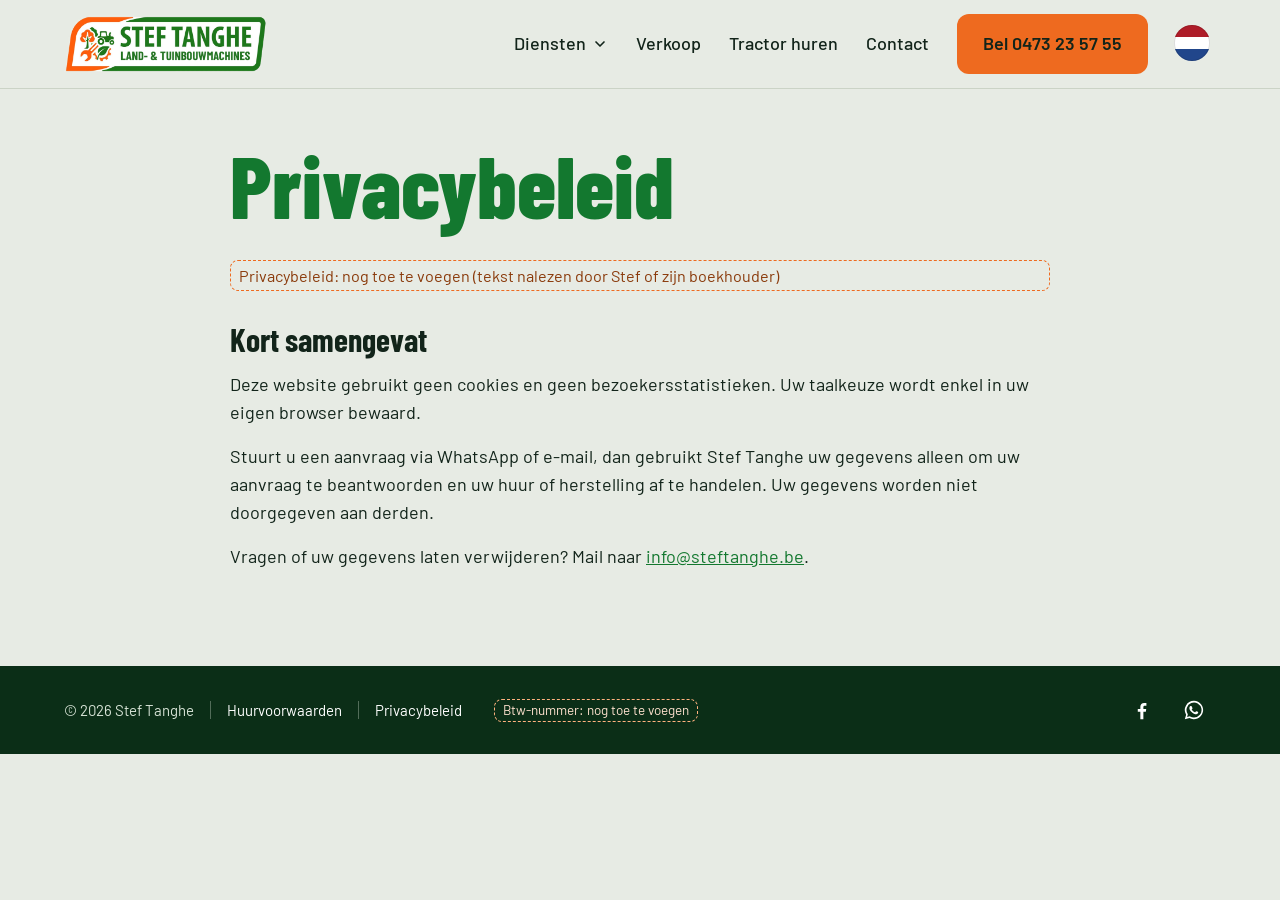
==== privacy.html @ 200b6ca5 "Verkooppagina met categoriefilters en aanbod, gelinkt vanuit menu en homepage Co-Authored-By: Claude" ====
<!doctype html>
<html lang="nl-BE">
<head>
<meta charset="utf-8">
<meta name="viewport" content="width=device-width, initial-scale=1">
<title>Privacybeleid – Stef Tanghe</title>
<meta name="i18n-title" content="meta.privacy">
<meta name="robots" content="noindex, nofollow">
<meta name="theme-color" content="#13782F">
<link rel="icon" type="image/png" sizes="32x32" href="img/favicon-32.png">
<link rel="apple-touch-icon" href="img/apple-touch-icon.png">
<meta property="og:title" content="Kubota huren – Stef Tanghe">
<meta property="og:description" content="Kubota B1820 met frontlader, met frees, klepelmaaier of hakselaar. Per dag, weekend of week.">
<meta property="og:image" content="img/og.jpg">
<link rel="preload" href="fonts/barlow-condensed-latin-800-normal.woff2" as="font" type="font/woff2" crossorigin>
<link rel="stylesheet" href="css/style.css">
</head>
<body>

<header class="balk balk-licht" id="balk">
  <div class="wrap balk-inner">
    <a href="./" class="balk-logo" data-intern><img src="img/logo.png" width="700" height="199" alt="Stef Tanghe, land- en tuinbouwmachines" data-i18n-attr="alt:alt.logo"></a>
    <div class="balk-rechts">
      <nav class="menu" id="menu" aria-label="Hoofdmenu">
        <button class="menu-sluit" type="button" aria-label="Menu sluiten" data-i18n-attr="aria-label:menu.sluiten">
          <svg width="28" height="28" viewBox="0 0 24 24" fill="none" stroke="currentColor" stroke-width="2.5" stroke-linecap="round" aria-hidden="true"><path d="M6 6l12 12M18 6L6 18"/></svg>
        </button>
        <div class="dropdown">
          <button class="menu-knop" type="button" aria-expanded="false" aria-controls="diensten-menu"><span data-i18n="nav.diensten">Diensten</span>
            <svg width="16" height="16" viewBox="0 0 24 24" fill="none" stroke="currentColor" stroke-width="2.5" stroke-linecap="round" stroke-linejoin="round" aria-hidden="true"><path d="M6 9l6 6 6-6"/></svg>
          </button>
          <div class="dropdown-paneel" id="diensten-menu">
            <a href="verkoop.html" data-intern><strong data-i18n="nav.verkoop">Verkoop</strong><span data-i18n="nav.verkoop.sub">Tuin- en reinigingsmachines</span></a>
            <a href="verhuur.html" data-intern><strong data-i18n="nav.verhuur">Verhuur</strong><span data-i18n="nav.verhuur.sub">Kubota met werktuigen, per dag of week</span></a>
            <a href="./#diensten" data-intern><strong data-i18n="nav.onderhoud">Onderhoud</strong><span data-i18n="nav.onderhoud.sub">Een vaste beurt voor het seizoen</span></a>
            <a href="./#diensten" data-intern><strong data-i18n="nav.herstel">Herstellingen</strong><span data-i18n="nav.herstel.sub">Snel terug aan het werk na een panne</span></a>
          </div>
        </div>
        <a href="verkoop.html" data-intern data-i18n="nav.verkoop">Verkoop</a>
        <a href="verhuur.html" data-intern data-i18n="nav.huren">Tractor huren</a>
        <a href="#contact" data-i18n="nav.contact">Contact</a>
        <a href="tel:+32473235755" class="btn btn-oranje" data-i18n="nav.bel">Bel 0473 23 57 55</a>
        <div class="menu-sociaal">
          <a href="https://www.facebook.com/profile.php?id=61595489034285" target="_blank" rel="noopener" aria-label="Facebook">
            <svg width="28" height="28" viewBox="0 0 24 24" fill="currentColor" aria-hidden="true"><path d="M13.5 22v-8h2.7l.4-3.2h-3.1V8.8c0-.9.3-1.5 1.6-1.5h1.7V4.4c-.3 0-1.3-.1-2.5-.1-2.5 0-4.1 1.5-4.1 4.2v2.3H7.4V14h2.8v8h3.3z"/></svg>
          </a>
          <a href="https://wa.me/32473235755" target="_blank" rel="noopener" aria-label="WhatsApp">
            <svg width="28" height="28" viewBox="0 0 24 24" fill="currentColor" aria-hidden="true"><path d="M12 2a10 10 0 0 0-8.6 15.1L2 22l5-1.3A10 10 0 1 0 12 2zm0 18.2c-1.5 0-3-.4-4.2-1.2l-.3-.2-3 .8.8-2.9-.2-.3A8.2 8.2 0 1 1 12 20.2zm4.5-6.1c-.2-.1-1.5-.7-1.7-.8-.2-.1-.4-.1-.6.1l-.8 1c-.1.2-.3.2-.5.1a6.7 6.7 0 0 1-3.3-2.9c-.3-.4.2-.4.7-1.3.1-.2 0-.3 0-.4l-.8-1.8c-.2-.5-.4-.4-.6-.4h-.5c-.2 0-.4.1-.6.3-.2.2-.8.8-.8 2s.8 2.3.9 2.5c.1.2 1.6 2.5 4 3.5 1.5.6 2 .7 2.8.6.4-.1 1.5-.6 1.7-1.2.2-.6.2-1.1.1-1.2l-.4-.2z"/></svg>
          </a>
        </div>
      </nav>
      <div class="menu-achtergrond" aria-hidden="true"></div>
      <div class="taalkiezer" id="taalkiezer">
        <button class="taal-knop" type="button" aria-expanded="false" aria-controls="taal-lijst" aria-label="Taal kiezen"></button>
        <div class="taal-lijst" id="taal-lijst"></div>
      </div>
      <button class="hamburger" type="button" aria-expanded="false" aria-controls="menu" aria-label="Menu openen" data-i18n-attr="aria-label:menu.open">
        <svg width="24" height="24" viewBox="0 0 24 24" fill="none" stroke="currentColor" stroke-width="2.5" stroke-linecap="round" aria-hidden="true"><path d="M4 7h16M4 12h16M4 17h16"/></svg>
      </button>
    </div>
  </div>
</header>

<main class="tekstpagina">
  <div class="wrap">
    <h1 data-i18n="voet.privacy">Privacybeleid</h1>
    <p class="todo">Privacybeleid: nog toe te voegen (tekst nalezen door Stef of zijn boekhouder)</p>
    <h2>Kort samengevat</h2>
    <p>Deze website gebruikt geen cookies en geen bezoekersstatistieken. Uw taalkeuze wordt enkel in uw eigen browser bewaard.</p>
    <p>Stuurt u een aanvraag via WhatsApp of e-mail, dan gebruikt Stef Tanghe uw gegevens alleen om uw aanvraag te beantwoorden en uw huur of herstelling af te handelen. Uw gegevens worden niet doorgegeven aan derden.</p>
    <p>Vragen of uw gegevens laten verwijderen? Mail naar <a href="mailto:info@steftanghe.be">info@steftanghe.be</a>.</p>
  </div>
</main>

<div class="voet">
  <div class="wrap voet-inner">
    <div class="voet-links">
      <span>© <span data-jaar>2026</span> Stef Tanghe</span>
      <a href="voorwaarden.html" data-intern data-i18n="voet.voorwaarden">Huurvoorwaarden</a>
      <a href="privacy.html" data-intern data-i18n="voet.privacy">Privacybeleid</a>
      <span class="todo">Btw-nummer: nog toe te voegen</span>
    </div>
    <div class="voet-sociaal">
      <a href="https://www.facebook.com/profile.php?id=61595489034285" target="_blank" rel="noopener" aria-label="Facebook" data-facebook>
        <svg width="22" height="22" viewBox="0 0 24 24" fill="currentColor" aria-hidden="true"><path d="M13.5 22v-8h2.7l.4-3.2h-3.1V8.8c0-.9.3-1.5 1.6-1.5h1.7V4.4c-.3 0-1.3-.1-2.5-.1-2.5 0-4.1 1.5-4.1 4.2v2.3H7.4V14h2.8v8h3.3z"/></svg>
      </a>
      <a href="https://wa.me/32473235755" target="_blank" rel="noopener" aria-label="WhatsApp">
        <svg width="22" height="22" viewBox="0 0 24 24" fill="currentColor" aria-hidden="true"><path d="M12 2a10 10 0 0 0-8.6 15.1L2 22l5-1.3A10 10 0 1 0 12 2zm0 18.2c-1.5 0-3-.4-4.2-1.2l-.3-.2-3 .8.8-2.9-.2-.3A8.2 8.2 0 1 1 12 20.2zm4.5-6.1c-.2-.1-1.5-.7-1.7-.8-.2-.1-.4-.1-.6.1l-.8 1c-.1.2-.3.2-.5.1a6.7 6.7 0 0 1-3.3-2.9c-.3-.4.2-.4.7-1.3.1-.2 0-.3 0-.4l-.8-1.8c-.2-.5-.4-.4-.6-.4h-.5c-.2 0-.4.1-.6.3-.2.2-.8.8-.8 2s.8 2.3.9 2.5c.1.2 1.6 2.5 4 3.5 1.5.6 2 .7 2.8.6.4-.1 1.5-.6 1.7-1.2.2-.6.2-1.1.1-1.2l-.4-.2z"/></svg>
      </a>
    </div>
  </div>
</div>

<script src="js/i18n.js"></script>
<script src="js/main.js" defer></script>
</body>
</html>
---- css/style.css ----
/* Stef Tanghe – land- & tuinbouwmachines */

@font-face { font-family: "Barlow"; font-weight: 400; font-display: swap; src: url("../fonts/barlow-latin-400-normal.woff2") format("woff2"); }
@font-face { font-family: "Barlow"; font-weight: 500; font-display: swap; src: url("../fonts/barlow-latin-500-normal.woff2") format("woff2"); }
@font-face { font-family: "Barlow"; font-weight: 600; font-display: swap; src: url("../fonts/barlow-latin-600-normal.woff2") format("woff2"); }
@font-face { font-family: "Barlow Condensed"; font-weight: 600; font-display: swap; src: url("../fonts/barlow-condensed-latin-600-normal.woff2") format("woff2"); }
@font-face { font-family: "Barlow Condensed"; font-weight: 700; font-display: swap; src: url("../fonts/barlow-condensed-latin-700-normal.woff2") format("woff2"); }
@font-face { font-family: "Barlow Condensed"; font-weight: 800; font-display: swap; src: url("../fonts/barlow-condensed-latin-800-normal.woff2") format("woff2"); }

:root {
  --groen: #13782F;
  --groen-donker: #0C5420;
  --oranje: #EE6A1F;
  --inkt: #12241A;
  --inkt-zacht: #3D4F43;
  --grond: #E7EBE4;
  --plaat: #F7F8F5;
  --lijn: #CBD3C6;
  --todo: #8A3A0B;
  --max: 2200px;
  --rand: clamp(20px, 5vw, 120px);
  --cond: "Barlow Condensed", "Arial Narrow", sans-serif;
}

* { box-sizing: border-box; }
html { scroll-behavior: smooth; scroll-padding-top: 96px; }
@media (prefers-reduced-motion: reduce) { html { scroll-behavior: auto; } * { transition: none !important; } }
body { margin: 0; background: var(--grond); color: var(--inkt); font-family: "Barlow", system-ui, sans-serif; font-size: 18px; line-height: 1.55; -webkit-font-smoothing: antialiased; }
img { max-width: 100%; height: auto; display: block; }
a { color: var(--groen); }
a:hover { color: var(--groen-donker); }
:focus-visible { outline: 3px solid var(--oranje); outline-offset: 3px; border-radius: 4px; }
h1, h2, h3 { font-family: var(--cond); line-height: 1; margin: 0; }
p { margin: 0; }
.wrap { max-width: var(--max); margin: 0 auto; padding: 0 var(--rand); }
@media (max-width: 640px) { body { font-size: 17px; } }
.sr-only { position: absolute; width: 1px; height: 1px; overflow: hidden; clip: rect(0 0 0 0); white-space: nowrap; }

/* Knoppen */
.btn { display: inline-flex; align-items: center; justify-content: center; min-height: 52px; padding: 14px 24px; border-radius: 12px; font-weight: 600; text-decoration: none; border: 2px solid transparent; cursor: pointer; font: inherit; font-weight: 600; }
.btn-oranje { background: var(--oranje); color: var(--inkt); }
.btn-oranje:hover { background: #F57F3A; color: var(--inkt); }
.btn-groen { background: var(--groen); color: #fff; }
.btn-groen:hover { background: var(--groen-donker); color: #fff; }
.btn-rand { border-color: currentColor; color: var(--inkt); }
.btn-rand-wit { border-color: #fff; color: #fff; }
.btn-rand-wit:hover { background: rgba(255,255,255,0.12); color: #fff; }

/* Nog in te vullen */
.todo { color: var(--todo); border: 1px dashed var(--oranje); border-radius: 8px; padding: 2px 8px; font-size: 0.9em; }

/* ---------- Menubalk ---------- */
.balk { position: fixed; top: 0; left: 0; right: 0; z-index: 50; transition: background 0.25s, box-shadow 0.25s, transform 0.3s ease; }
.balk.is-weg { transform: translateY(-100%); box-shadow: none; }
.balk-licht, .balk.is-vast { background: rgba(231, 235, 228, 0.97); box-shadow: 0 1px 0 var(--lijn); }
.balk-inner { display: flex; align-items: center; justify-content: space-between; gap: 16px; padding-top: 14px; padding-bottom: 14px; }
.balk-logo img { height: 58px; width: auto; }
.menu { display: flex; align-items: center; gap: 28px; font-weight: 500; }
.menu > a, .menu-knop { color: var(--inkt); text-decoration: none; }
.balk-transparant:not(.is-vast) .menu > a:not(.btn), .balk-transparant:not(.is-vast) .menu-knop { color: #fff; }
.menu > a[aria-current="page"] { color: var(--groen); font-weight: 700; text-decoration: underline; text-underline-offset: 6px; text-decoration-thickness: 3px; }
.menu-knop { background: none; border: 0; padding: 0; min-height: 44px; font: inherit; font-weight: 500; cursor: pointer; display: inline-flex; align-items: center; gap: 6px; }
.menu-knop svg { transition: transform 0.2s; }
.menu-knop[aria-expanded="true"] svg { transform: rotate(180deg); }
.dropdown { position: relative; }
.dropdown-paneel { position: absolute; top: 100%; left: -14px; width: 310px; margin-top: 8px; background: var(--plaat); border-radius: 16px; box-shadow: 0 16px 40px rgba(18, 36, 26, 0.22); padding: 8px; display: none; flex-direction: column; }
.dropdown-paneel.open { display: flex; }
.dropdown-paneel a { display: flex; flex-direction: column; padding: 12px 14px; border-radius: 10px; color: var(--inkt); text-decoration: none; }
.dropdown-paneel a:hover { background: var(--grond); color: var(--inkt); }
.dropdown-paneel strong { font-family: var(--cond); font-weight: 700; font-size: 22px; line-height: 1.1; }
.dropdown-paneel span { font-size: 15px; color: var(--inkt-zacht); }
.hamburger { display: none; background: none; border: 0; width: 48px; height: 48px; align-items: center; justify-content: center; cursor: pointer; color: var(--inkt); }
.balk-transparant:not(.is-vast) .hamburger { color: #fff; }
.menu-sluit, .menu-sociaal, .menu-achtergrond { display: none; }

@media (max-width: 900px) {
  .hamburger { display: inline-flex; }
  .balk-logo img { height: 48px; }
  /* Zijmenu dat van rechts inschuift */
  .menu { display: flex; position: fixed; top: 0; right: 0; bottom: 0; width: min(84vw, 380px); flex-direction: column; align-items: stretch; gap: 0; background: #0B2E17; color: #fff; padding: 88px 28px 32px; overflow-y: auto; transform: translateX(100%); visibility: hidden; transition: transform 0.5s cubic-bezier(.2,.7,.2,1), visibility 0s linear 0.5s; z-index: 2; }
  .menu.open { transform: translateX(0); visibility: visible; transition: transform 0.5s cubic-bezier(.2,.7,.2,1), visibility 0s; }
  .menu-sluit { display: inline-flex; position: absolute; top: 20px; right: 16px; width: 48px; height: 48px; align-items: center; justify-content: center; background: none; border: 0; color: #fff; cursor: pointer; }
  .menu > a:not(.btn), .menu-knop, .balk-transparant:not(.is-vast) .menu > a:not(.btn), .balk-transparant:not(.is-vast) .menu-knop { color: #fff; font-family: var(--cond); font-weight: 700; font-size: 26px; padding: 16px 0; border-bottom: 1px solid rgba(255,255,255,0.18); }
  .menu > a[aria-current="page"] { color: #FFB27F; text-decoration: none; }
  .dropdown { border-bottom: 1px solid rgba(255,255,255,0.18); }
  .menu-knop { width: 100%; justify-content: space-between; border-bottom: 0 !important; }
  .dropdown-paneel { position: static; width: auto; margin: 0 0 12px; padding: 0; box-shadow: none; background: none; }
  .dropdown-paneel a { color: #fff; padding: 10px 0 10px 4px; }
  .dropdown-paneel a:hover { background: none; color: #FFB27F; }
  .dropdown-paneel strong { font-size: 20px; }
  .dropdown-paneel span { color: #B9CBB9; }
  .menu .btn { margin-top: 28px; }
  .menu-sociaal { display: flex; gap: 8px; margin-top: 28px; }
  .menu-sociaal a { display: inline-flex; width: 48px; height: 48px; align-items: center; justify-content: center; color: #fff; border-radius: 50%; }
  .menu-sociaal a:hover { background: rgba(255,255,255,0.1); color: #fff; }
  .menu-achtergrond { display: block; position: fixed; inset: 0; background: rgba(5, 15, 9, 0.6); opacity: 0; pointer-events: none; transition: opacity 0.5s; z-index: 1; }
  .menu-achtergrond.open { opacity: 1; pointer-events: auto; }
  body.menu-open { overflow: hidden; }
}
@media (prefers-reduced-motion: reduce) { .menu, .menu.open { transition: none; } }

/* ---------- Hero ---------- */
.hero { position: relative; min-height: 100svh; min-height: 100vh; display: flex; align-items: flex-end; background: #0E1A12; color: #fff; overflow: hidden; }
@supports (min-height: 100svh) { .hero { min-height: 100svh; } }
.hero picture, .hero picture img { position: absolute; inset: 0; width: 100%; height: 100%; object-fit: cover; object-position: 60% 50%; }
.hero::after { content: ""; position: absolute; inset: 0; background: rgba(8, 18, 12, 0.58); }
.hero-inhoud { position: relative; z-index: 1; width: 100%; padding-top: 140px; padding-bottom: 112px; display: flex; flex-direction: column; gap: 28px; }
.hero h1 { font-weight: 800; font-size: clamp(44px, 6.6vw, 108px); line-height: 0.92; letter-spacing: -0.5px; max-width: 18ch; hyphens: manual; text-wrap: balance; }
.hero p { font-size: clamp(19px, 2vw, 23px); line-height: 1.4; color: #E3EADF; max-width: 36ch; }
.knoppen { display: flex; flex-wrap: wrap; gap: 12px; }

/* ---------- Secties ---------- */
.sectie { padding: 96px 0; }
.sectie-titel { font-weight: 800; font-size: clamp(40px, 5vw, 56px); margin-bottom: 32px; }
.diensten { display: grid; grid-template-columns: repeat(4, minmax(0, 1fr)); gap: 32px; }
@media (max-width: 1000px) { .diensten { grid-template-columns: repeat(2, minmax(0, 1fr)); } }
@media (max-width: 560px) { .diensten { grid-template-columns: 1fr; } }
.dienst { border-top: 8px solid var(--groen); padding-top: 20px; }
.dienst:nth-child(n+3) { border-top-color: var(--oranje); }
.dienst h3 { font-weight: 700; font-size: 34px; margin-bottom: 8px; }

.huurblok { background: var(--groen); color: #fff; border-radius: 28px; overflow: hidden; display: flex; flex-wrap: wrap; }
.huurblok picture { flex: 1.2 1 420px; min-width: 0; }
.huurblok picture img { width: 100%; height: 100%; aspect-ratio: 4 / 3; object-fit: cover; }
.huurblok-tekst { flex: 1 1 340px; padding: 48px; display: flex; flex-direction: column; justify-content: center; align-items: flex-start; gap: 18px; }
.huurblok-tekst p { max-width: 46ch; }
.huurblok h2 { font-weight: 800; font-size: clamp(42px, 5vw, 56px); line-height: 0.95; }
@media (max-width: 560px) { .huurblok-tekst { padding: 32px 24px; } }

.over { display: flex; flex-wrap: wrap; gap: 56px; align-items: center; }
.over picture { flex: 1 1 360px; min-width: 0; }
.over picture img { width: 100%; aspect-ratio: 4 / 5; max-height: 640px; object-fit: cover; border-radius: 28px; }
.over-tekst { flex: 1.1 1 420px; display: flex; flex-direction: column; gap: 20px; }
.over-tekst p { max-width: 46ch; }

.aanbod-sectie { background: var(--plaat); }
.aanbod-kop { display: flex; flex-wrap: wrap; justify-content: space-between; align-items: flex-end; gap: 16px; margin-bottom: 32px; }
.aanbod-kop .sectie-titel { margin: 0; }
.aanbod { display: grid; grid-template-columns: repeat(3, minmax(0, 1fr)); gap: 24px; }
@media (max-width: 900px) { .aanbod { grid-template-columns: 1fr; } }
.machine-foto { aspect-ratio: 4 / 3; background: #D5DCD0; border-radius: 16px; display: flex; align-items: flex-end; padding: 16px; font-size: 14px; color: #33463A; }
.machine h3 { font-weight: 700; font-size: 28px; margin: 12px 0 4px; }

/* ---------- Contact / voet ---------- */
.contact { background: var(--groen); color: #fff; padding: 80px 0; }
.contact a { color: #fff; }
.contact-inner { display: flex; flex-wrap: wrap; gap: 48px; justify-content: space-between; align-items: flex-end; }
.contact-logo { width: 96px; height: 96px; padding: 10px; background: var(--plaat); border-radius: 22px; margin-bottom: 28px; }
.contact h2 { font-weight: 800; font-size: clamp(48px, 6vw, 64px); line-height: 0.95; margin-bottom: 20px; }
.contact-gegevens { display: flex; flex-direction: column; gap: 12px; font-size: 18px; }
.contact .todo { color: #FFE2CF; border-color: #FFB27F; }
.voet { background: #0B2E17; color: #D6E2D5; font-size: 15px; }
.voet-inner { display: flex; flex-wrap: wrap; align-items: center; justify-content: space-between; gap: 16px 32px; padding-top: 22px; padding-bottom: 22px; }
.voet-links { display: flex; flex-wrap: wrap; align-items: center; gap: 8px 0; }
.voet-links > * { padding: 0 16px; border-left: 1px solid rgba(214, 226, 213, 0.35); line-height: 1.2; }
.voet-links > *:first-child { padding-left: 0; border-left: 0; }
.voet a { color: #fff; text-decoration: none; }
.voet a:hover { color: #FFB27F; }
.voet .todo { color: #FFE2CF; border: 1px dashed #FFB27F; border-left: 1px dashed #FFB27F; margin-left: 16px; padding: 2px 8px; }
.voet-sociaal { display: flex; gap: 8px; }
.voet-sociaal a { display: inline-flex; align-items: center; justify-content: center; width: 44px; height: 44px; border-radius: 50%; }
.voet-sociaal a:hover { background: rgba(255, 255, 255, 0.1); color: #fff; }
@media (max-width: 640px) { .voet-links { flex-direction: column; align-items: flex-start; gap: 10px; } .voet-links > * { padding: 0; border-left: 0; } .voet .todo { margin-left: 0; } }

/* ---------- Tekstpagina's ---------- */
.tekstpagina { padding: 140px 0 96px; min-height: 70vh; }
.tekstpagina .wrap { max-width: calc(820px + 2 * var(--rand)); display: flex; flex-direction: column; gap: 16px; }
.tekstpagina h1 { font-weight: 800; font-size: clamp(48px, 7vw, 88px); color: var(--groen); margin-bottom: 16px; }
.tekstpagina h2 { font-weight: 700; font-size: 32px; margin-top: 16px; }

/* ---------- Verhuurpagina ---------- */
.pagina-kop { padding-top: 132px; }
.pagina-kop-inner { display: flex; flex-wrap: wrap; gap: 32px 40px; align-items: flex-end; justify-content: space-between; }
.pagina-kop h1 { font-weight: 800; font-size: clamp(56px, 9vw, 140px); line-height: 0.88; color: var(--groen); }
.pagina-kop .onder { font-family: var(--cond); font-weight: 700; font-size: clamp(24px, 2.6vw, 32px); line-height: 1.1; color: #0F3D20; margin-top: 16px; }
.pagina-kop .intro { flex: 0 1 380px; font-size: 20px; }

.galerij { display: grid; grid-template-columns: 4fr 1fr; gap: 16px; margin-top: 40px; }
.galerij-hoofd img { width: 100%; aspect-ratio: 16 / 10; object-fit: cover; border-radius: 24px; }
.galerij-duimen { display: grid; gap: 16px; grid-template-rows: repeat(4, minmax(0, 1fr)); contain: size; }
.duim { padding: 0; border: 4px solid transparent; border-radius: 14px; overflow: hidden; cursor: pointer; background: none; }
.duim[aria-pressed="true"] { border-color: var(--groen); }
.duim img { width: 100%; height: 100%; object-fit: cover; }
@media (max-width: 760px) { .galerij { grid-template-columns: 1fr; } .galerij-duimen { grid-template-columns: repeat(4, minmax(0, 1fr)); grid-template-rows: none; gap: 8px; contain: none; } .duim img { aspect-ratio: 4 / 3; } }

.klussen { display: grid; grid-template-columns: repeat(4, minmax(0, 1fr)); gap: 16px; }
@media (max-width: 1000px) { .klussen { grid-template-columns: repeat(2, minmax(0, 1fr)); } }
@media (max-width: 480px) { .klussen { grid-template-columns: 1fr; } }
.klus { text-align: left; padding: 20px 22px; border-radius: 16px; border: 3px solid #C9D3C4; background: var(--grond); color: var(--inkt); font: inherit; cursor: pointer; display: flex; flex-direction: column; gap: 4px; }
.klus strong { font-family: var(--cond); font-weight: 700; font-size: 30px; line-height: 1.05; }
.klus span { font-size: 16px; color: var(--inkt-zacht); }
.klus[aria-pressed="true"] { border-color: var(--groen); background: var(--plaat); }

.config { display: grid; grid-template-columns: 1.4fr 1fr; gap: 32px; align-items: start; }
@media (max-width: 960px) { .config { grid-template-columns: 1fr; } }
.stap { display: flex; flex-direction: column; gap: 14px; margin-bottom: 36px; }
.stap h2, .stap > label { font-family: var(--cond); font-weight: 800; font-size: 36px; line-height: 1; }
.periodes { display: grid; grid-template-columns: repeat(3, minmax(0, 1fr)); gap: 12px; }
.periode { min-height: 64px; border-radius: 14px; border: 3px solid var(--groen); background: var(--plaat); color: var(--inkt); font: inherit; cursor: pointer; display: flex; flex-direction: column; align-items: center; justify-content: center; padding: 8px; }
.periode strong { font-family: var(--cond); font-weight: 700; font-size: 26px; line-height: 1; }
.periode span { font-size: 15px; }
.periode[aria-pressed="true"] { background: var(--groen); color: #fff; }
.werktuigen { display: grid; grid-template-columns: repeat(3, minmax(0, 1fr)); gap: 16px; }
@media (max-width: 700px) { .werktuigen { grid-template-columns: 1fr; } }
.werktuig { display: flex; flex-direction: column; border-radius: 16px; border: 3px solid #D5DCD0; background: var(--plaat); overflow: hidden; cursor: pointer; }
.werktuig.gekozen { border-color: var(--groen); }
.werktuig img, .werktuig .geen-foto { width: 100%; aspect-ratio: 4 / 3; object-fit: cover; }
.geen-foto { background: #D5DCD0; display: flex; align-items: center; justify-content: center; font-size: 15px; color: var(--todo); border-bottom: 2px dashed var(--oranje); }
.werktuig-tekst { padding: 16px; display: flex; flex-direction: column; gap: 6px; }
.werktuig-kop { display: flex; justify-content: space-between; align-items: center; gap: 8px; }
.werktuig-kop strong { font-family: var(--cond); font-weight: 700; font-size: 28px; line-height: 1; }
.werktuig input { width: 26px; height: 26px; accent-color: var(--groen); flex: none; }
.werktuig-uitleg { font-size: 15px; color: var(--inkt-zacht); }
.werktuig-prijs { font-weight: 600; color: var(--groen); }
.datum { max-width: 320px; min-height: 52px; padding: 0 14px; border-radius: 12px; border: 2px solid #8FA394; font: inherit; background: var(--plaat); color: var(--inkt); }
.specs { display: flex; flex-wrap: wrap; gap: 10px; }

.samenvatting { position: sticky; top: 104px; background: var(--plaat); border: 12px solid var(--groen); border-radius: 32px; padding: 32px; display: flex; flex-direction: column; gap: 20px; overflow: hidden; }
.samenvatting::before { content: ""; position: absolute; left: -12px; top: -12px; width: 45%; height: 40%; border-left: 12px solid var(--oranje); border-top: 12px solid var(--oranje); border-top-left-radius: 32px; pointer-events: none; }
.samenvatting > * { position: relative; }
.samenvatting h2 { font-weight: 800; font-size: 36px; color: var(--groen); }
.lijnen { display: flex; flex-direction: column; gap: 8px; }
.lijn { display: flex; justify-content: space-between; gap: 12px; }
.lijn-zacht { color: var(--inkt-zacht); }
.totaal { border-top: 3px solid var(--groen); padding-top: 16px; display: flex; justify-content: space-between; align-items: baseline; gap: 12px; }
.totaal strong { font-family: var(--cond); font-weight: 800; font-size: 64px; line-height: 0.9; color: var(--groen); }
.samenvatting .btn { width: 100%; }
.alt-links { display: flex; flex-wrap: wrap; justify-content: center; gap: 8px 20px; font-weight: 600; }
.todo-blok { display: flex; flex-direction: column; gap: 4px; font-size: 15px; color: var(--todo); border: 1px dashed var(--oranje); border-radius: 10px; padding: 10px 12px; }
@media (max-width: 960px) { .samenvatting { position: static; } }
@media (max-width: 560px) { .samenvatting { padding: 24px; border-width: 8px; } .totaal strong { font-size: 52px; } }

/* ---------- Taalkiezer ---------- */
.balk-rechts { display: flex; align-items: center; gap: 20px; }
.taalkiezer { position: relative; }
.taal-knop { display: inline-flex; align-items: center; justify-content: center; width: 48px; height: 48px; padding: 0; border: 0; border-radius: 50%; background: none; cursor: pointer; }
.taal-knop .vlag { width: 36px; height: 36px; transition: transform 0.15s; }
.taal-knop:hover .vlag, .taal-knop[aria-expanded="true"] .vlag { transform: scale(1.08); }
.taal-lijst { position: absolute; top: 100%; right: -6px; margin-top: 8px; min-width: 190px; background: var(--plaat); border-radius: 14px; box-shadow: 0 16px 40px rgba(18, 36, 26, 0.22); padding: 6px; display: none; flex-direction: column; z-index: 60; }
.taal-lijst.open { display: flex; }
.taal-optie { display: flex; align-items: center; gap: 12px; min-height: 48px; padding: 8px 12px; border: 0; border-radius: 10px; background: none; font: inherit; font-size: 17px; color: var(--inkt); cursor: pointer; text-align: left; }
.taal-optie:hover { background: var(--grond); }
.taal-optie .vlag { flex: none; }
@media (max-width: 900px) { .balk-rechts { gap: 8px; } }

/* ---------- Welkom & verkoopaanbod ---------- */
.handtekening { font-family: var(--cond); font-weight: 700; font-size: 32px; color: var(--groen); }
.aanbod-intro { max-width: 52ch; color: var(--inkt-zacht); }
.categorieen { display: grid; grid-template-columns: repeat(3, minmax(0, 1fr)); gap: 32px 48px; }
@media (max-width: 1000px) { .categorieen { grid-template-columns: 1fr; } }
.categorie { border-top: 8px solid var(--groen); padding-top: 20px; }
.categorie:nth-child(2) { border-top-color: var(--oranje); }
.categorie h3 { font-weight: 700; font-size: 34px; margin-bottom: 12px; }
.categorie ul { list-style: none; margin: 0; padding: 0; }
.categorie li { padding: 10px 0; border-bottom: 1px solid var(--lijn); }

/* ---------- Verkooppagina ---------- */
.filterbalk { display: flex; flex-wrap: wrap; align-items: center; justify-content: space-between; gap: 16px; margin-bottom: 32px; }
.filters { display: flex; flex-wrap: wrap; gap: 10px; }
.filter { min-height: 48px; padding: 10px 18px; border-radius: 999px; border: 2px solid var(--groen); background: var(--plaat); color: var(--inkt); font: inherit; font-weight: 600; cursor: pointer; }
.filter span { font-weight: 500; color: var(--inkt-zacht); margin-left: 4px; }
.filter[aria-pressed="true"] { background: var(--groen); color: #fff; }
.filter[aria-pressed="true"] span { color: #CFE3D2; }
.teller { color: var(--inkt-zacht); }
.producten { display: grid; grid-template-columns: repeat(auto-fill, minmax(min(100%, 320px), 1fr)); gap: 20px; }
.product { background: var(--plaat); border-radius: 20px; border-top: 8px solid var(--groen); padding: 24px; display: flex; flex-direction: column; gap: 10px; }
.product-reiniging { border-top-color: var(--oranje); }
.product-aanbouw { border-top-color: #0B2E17; }
.product-cat { font-size: 15px; font-weight: 600; color: var(--groen); }
.product h2 { font-weight: 700; font-size: 32px; line-height: 1.05; }
.product-tekst { color: var(--inkt-zacht); }
.product-merken { font-size: 15px; font-weight: 600; }
.product-merken.todo { align-self: flex-start; font-weight: 400; }
.product-knoppen { margin-top: auto; padding-top: 8px; display: flex; flex-wrap: wrap; gap: 10px; }
.product-knoppen .btn { min-height: 48px; padding: 10px 18px; }
.categorie h3 a { color: inherit; text-decoration: none; }
.categorie h3 a:hover { color: var(--groen); text-decoration: underline; }
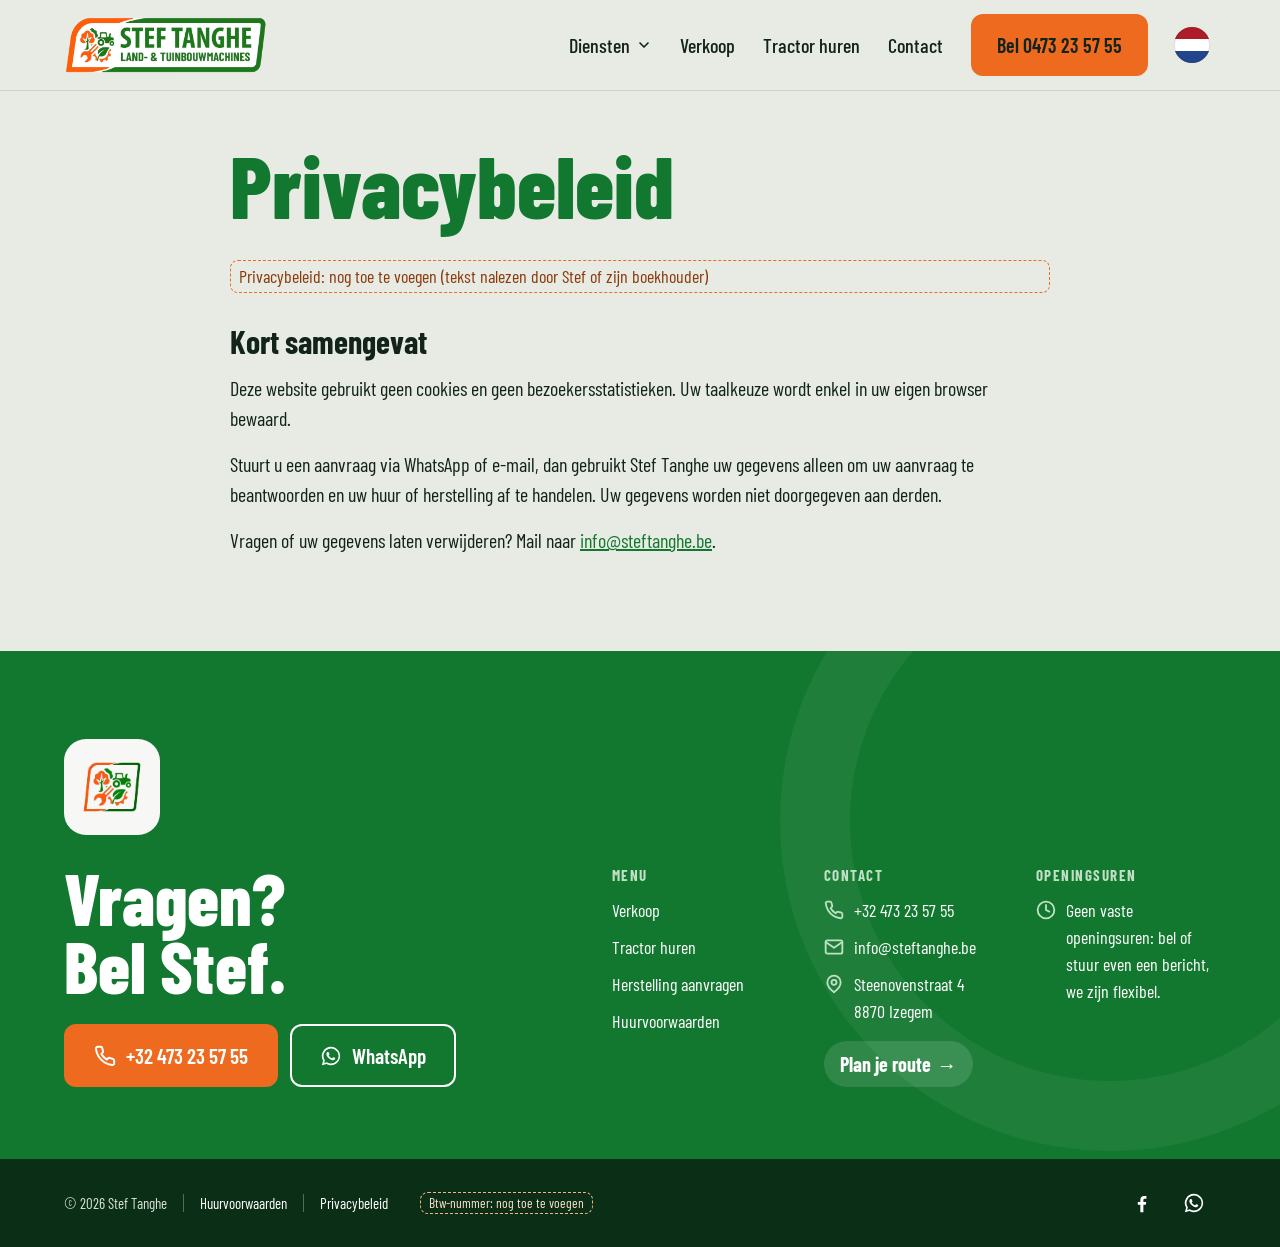
==== commit bf991ef7: "Hele site opgefrist: herstelformulier, gsm-actiebalk, nieuwe voettekst, categorieknoppen, verwante m" ====
--- a/privacy.html
+++ b/privacy.html
@@ -32,8 +32,8 @@
           <div class="dropdown-paneel" id="diensten-menu">
             <a href="verkoop.html" data-intern><strong data-i18n="nav.verkoop">Verkoop</strong><span data-i18n="nav.verkoop.sub">Tuin- en reinigingsmachines</span></a>
             <a href="verhuur.html" data-intern><strong data-i18n="nav.verhuur">Verhuur</strong><span data-i18n="nav.verhuur.sub">Kubota met werktuigen, per dag of week</span></a>
-            <a href="./#diensten" data-intern><strong data-i18n="nav.onderhoud">Onderhoud</strong><span data-i18n="nav.onderhoud.sub">Een vaste beurt voor het seizoen</span></a>
-            <a href="./#diensten" data-intern><strong data-i18n="nav.herstel">Herstellingen</strong><span data-i18n="nav.herstel.sub">Snel terug aan het werk na een panne</span></a>
+            <a href="./#herstelling" data-intern><strong data-i18n="nav.onderhoud">Onderhoud</strong><span data-i18n="nav.onderhoud.sub">Een vaste beurt voor het seizoen</span></a>
+            <a href="./#herstelling" data-intern><strong data-i18n="nav.herstel">Herstellingen</strong><span data-i18n="nav.herstel.sub">Snel terug aan het werk na een panne</span></a>
           </div>
         </div>
         <a href="verkoop.html" data-intern data-i18n="nav.verkoop">Verkoop</a>
@@ -72,6 +72,42 @@
   </div>
 </main>
 
+<footer class="contact" id="contact">
+  <div class="wrap contact-inner">
+    <div class="contact-cta">
+      <img src="img/logo-vierkant.png" alt="" width="96" height="96" class="contact-logo" loading="lazy">
+      <h2 data-i18n-html="contact.alg"></h2>
+      <div class="knoppen">
+        <a href="tel:+32473235755" class="btn btn-oranje btn-groot"><svg width="22" height="22" viewBox="0 0 24 24" fill="none" stroke="currentColor" stroke-width="2.2" stroke-linecap="round" stroke-linejoin="round" aria-hidden="true"><path d="M22 16.9v3a2 2 0 0 1-2.2 2 19.8 19.8 0 0 1-8.6-3.1 19.5 19.5 0 0 1-6-6A19.8 19.8 0 0 1 2.1 4.2 2 2 0 0 1 4.1 2h3a2 2 0 0 1 2 1.7c.1 1 .4 1.9.7 2.8a2 2 0 0 1-.5 2.1L8 9.9a16 16 0 0 0 6 6l1.3-1.3a2 2 0 0 1 2.1-.4c.9.3 1.8.6 2.8.7a2 2 0 0 1 1.7 2z"/></svg> +32 473 23 57 55</a>
+        <a href="https://wa.me/32473235755" target="_blank" rel="noopener" class="btn btn-rand-wit btn-groot"><svg width="22" height="22" viewBox="0 0 24 24" fill="currentColor" aria-hidden="true"><path d="M12 2a10 10 0 0 0-8.6 15.1L2 22l5-1.3A10 10 0 1 0 12 2zm0 18.2c-1.5 0-3-.4-4.2-1.2l-.3-.2-3 .8.8-2.9-.2-.3A8.2 8.2 0 1 1 12 20.2zm4.5-6.1c-.2-.1-1.5-.7-1.7-.8-.2-.1-.4-.1-.6.1l-.8 1c-.1.2-.3.2-.5.1a6.7 6.7 0 0 1-3.3-2.9c-.3-.4.2-.4.7-1.3.1-.2 0-.3 0-.4l-.8-1.8c-.2-.5-.4-.4-.6-.4h-.5c-.2 0-.4.1-.6.3-.2.2-.8.8-.8 2s.8 2.3.9 2.5c.1.2 1.6 2.5 4 3.5 1.5.6 2 .7 2.8.6.4-.1 1.5-.6 1.7-1.2.2-.6.2-1.1.1-1.2l-.4-.2z"/></svg> WhatsApp</a>
+      </div>
+    </div>
+    <div class="contact-kolommen">
+      <div>
+        <h3 data-i18n="f.menu">Menu</h3>
+        <ul>
+          <li><a href="verkoop.html" data-intern data-i18n="nav.verkoop">Verkoop</a></li>
+          <li><a href="verhuur.html" data-intern data-i18n="nav.huren">Tractor huren</a></li>
+          <li><a href="./#herstelling" data-intern data-i18n="hero.herstel">Herstelling aanvragen</a></li>
+          <li><a href="voorwaarden.html" data-intern data-i18n="voet.voorwaarden">Huurvoorwaarden</a></li>
+        </ul>
+      </div>
+      <div>
+        <h3 data-i18n="nav.contact">Contact</h3>
+        <ul class="met-icoon">
+          <li><svg width="22" height="22" viewBox="0 0 24 24" fill="none" stroke="currentColor" stroke-width="2.2" stroke-linecap="round" stroke-linejoin="round" aria-hidden="true"><path d="M22 16.9v3a2 2 0 0 1-2.2 2 19.8 19.8 0 0 1-8.6-3.1 19.5 19.5 0 0 1-6-6A19.8 19.8 0 0 1 2.1 4.2 2 2 0 0 1 4.1 2h3a2 2 0 0 1 2 1.7c.1 1 .4 1.9.7 2.8a2 2 0 0 1-.5 2.1L8 9.9a16 16 0 0 0 6 6l1.3-1.3a2 2 0 0 1 2.1-.4c.9.3 1.8.6 2.8.7a2 2 0 0 1 1.7 2z"/></svg><a href="tel:+32473235755">+32 473 23 57 55</a></li>
+          <li><svg width="20" height="20" viewBox="0 0 24 24" fill="none" stroke="currentColor" stroke-width="2.2" stroke-linecap="round" stroke-linejoin="round" aria-hidden="true"><rect x="2" y="4" width="20" height="16" rx="2"/><path d="M22 6l-10 7L2 6"/></svg><a href="mailto:info@steftanghe.be">info@steftanghe.be</a></li>
+          <li><svg width="22" height="22" viewBox="0 0 24 24" fill="none" stroke="currentColor" stroke-width="2.2" stroke-linecap="round" stroke-linejoin="round" aria-hidden="true"><path d="M20 10c0 6-8 12-8 12s-8-6-8-12a8 8 0 0 1 16 0z"/><circle cx="12" cy="10" r="3"/></svg><span>Steenovenstraat 4<br>8870 Izegem</span></li>
+        </ul>
+        <a class="route-link" href="https://www.google.com/maps/dir/?api=1&amp;destination=Steenovenstraat+4+8870+Izegem" target="_blank" rel="noopener"><span data-i18n="f.route">Plan je route</span> <span aria-hidden="true">→</span></a>
+      </div>
+      <div>
+        <h3 data-i18n="f.uren">Openingsuren</h3>
+        <p class="met-icoon-p"><svg width="20" height="20" viewBox="0 0 24 24" fill="none" stroke="currentColor" stroke-width="2.2" stroke-linecap="round" aria-hidden="true"><circle cx="12" cy="12" r="10"/><path d="M12 6v6l4 2"/></svg><span data-i18n="contact.uren">Geen vaste openingsuren: bel of stuur even een bericht, we zijn flexibel.</span></p>
+      </div>
+    </div>
+  </div>
+</footer>
 <div class="voet">
   <div class="wrap voet-inner">
     <div class="voet-links">
@@ -91,6 +127,12 @@
   </div>
 </div>
 
+<nav class="actiebalk" id="actiebalk" aria-label="Snel contact" data-i18n-attr="aria-label:mb.label">
+  <a href="tel:+32473235755"><svg width="22" height="22" viewBox="0 0 24 24" fill="none" stroke="currentColor" stroke-width="2.2" stroke-linecap="round" stroke-linejoin="round" aria-hidden="true"><path d="M22 16.9v3a2 2 0 0 1-2.2 2 19.8 19.8 0 0 1-8.6-3.1 19.5 19.5 0 0 1-6-6A19.8 19.8 0 0 1 2.1 4.2 2 2 0 0 1 4.1 2h3a2 2 0 0 1 2 1.7c.1 1 .4 1.9.7 2.8a2 2 0 0 1-.5 2.1L8 9.9a16 16 0 0 0 6 6l1.3-1.3a2 2 0 0 1 2.1-.4c.9.3 1.8.6 2.8.7a2 2 0 0 1 1.7 2z"/></svg><span data-i18n="vk.bel">Bellen</span></a>
+  <a href="https://wa.me/32473235755" target="_blank" rel="noopener"><svg width="22" height="22" viewBox="0 0 24 24" fill="currentColor" aria-hidden="true"><path d="M12 2a10 10 0 0 0-8.6 15.1L2 22l5-1.3A10 10 0 1 0 12 2zm0 18.2c-1.5 0-3-.4-4.2-1.2l-.3-.2-3 .8.8-2.9-.2-.3A8.2 8.2 0 1 1 12 20.2zm4.5-6.1c-.2-.1-1.5-.7-1.7-.8-.2-.1-.4-.1-.6.1l-.8 1c-.1.2-.3.2-.5.1a6.7 6.7 0 0 1-3.3-2.9c-.3-.4.2-.4.7-1.3.1-.2 0-.3 0-.4l-.8-1.8c-.2-.5-.4-.4-.6-.4h-.5c-.2 0-.4.1-.6.3-.2.2-.8.8-.8 2s.8 2.3.9 2.5c.1.2 1.6 2.5 4 3.5 1.5.6 2 .7 2.8.6.4-.1 1.5-.6 1.7-1.2.2-.6.2-1.1.1-1.2l-.4-.2z"/></svg><span>WhatsApp</span></a>
+  <a href="https://www.google.com/maps/dir/?api=1&amp;destination=Steenovenstraat+4+8870+Izegem" target="_blank" rel="noopener"><svg width="22" height="22" viewBox="0 0 24 24" fill="none" stroke="currentColor" stroke-width="2.2" stroke-linecap="round" stroke-linejoin="round" aria-hidden="true"><path d="M20 10c0 6-8 12-8 12s-8-6-8-12a8 8 0 0 1 16 0z"/><circle cx="12" cy="10" r="3"/></svg><span data-i18n="mb.route">Route</span></a>
+</nav>
+
 <script src="js/i18n.js"></script>
 <script src="js/main.js" defer></script>
 </body>
--- a/css/style.css
+++ b/css/style.css
@@ -1,8 +1,7 @@
 /* Stef Tanghe – land- & tuinbouwmachines */
 
-@font-face { font-family: "Barlow"; font-weight: 400; font-display: swap; src: url("../fonts/barlow-latin-400-normal.woff2") format("woff2"); }
-@font-face { font-family: "Barlow"; font-weight: 500; font-display: swap; src: url("../fonts/barlow-latin-500-normal.woff2") format("woff2"); }
-@font-face { font-family: "Barlow"; font-weight: 600; font-display: swap; src: url("../fonts/barlow-latin-600-normal.woff2") format("woff2"); }
+@font-face { font-family: "Barlow Condensed"; font-weight: 400; font-display: swap; src: url("../fonts/barlow-condensed-latin-400-normal.woff2") format("woff2"); }
+@font-face { font-family: "Barlow Condensed"; font-weight: 500; font-display: swap; src: url("../fonts/barlow-condensed-latin-500-normal.woff2") format("woff2"); }
 @font-face { font-family: "Barlow Condensed"; font-weight: 600; font-display: swap; src: url("../fonts/barlow-condensed-latin-600-normal.woff2") format("woff2"); }
 @font-face { font-family: "Barlow Condensed"; font-weight: 700; font-display: swap; src: url("../fonts/barlow-condensed-latin-700-normal.woff2") format("woff2"); }
 @font-face { font-family: "Barlow Condensed"; font-weight: 800; font-display: swap; src: url("../fonts/barlow-condensed-latin-800-normal.woff2") format("woff2"); }
@@ -25,7 +24,7 @@
 * { box-sizing: border-box; }
 html { scroll-behavior: smooth; scroll-padding-top: 96px; }
 @media (prefers-reduced-motion: reduce) { html { scroll-behavior: auto; } * { transition: none !important; } }
-body { margin: 0; background: var(--grond); color: var(--inkt); font-family: "Barlow", system-ui, sans-serif; font-size: 18px; line-height: 1.55; -webkit-font-smoothing: antialiased; }
+body { margin: 0; background: var(--grond); color: var(--inkt); font-family: var(--cond); font-size: 20px; line-height: 1.5; -webkit-font-smoothing: antialiased; }
 img { max-width: 100%; height: auto; display: block; }
 a { color: var(--groen); }
 a:hover { color: var(--groen-donker); }
@@ -37,7 +36,10 @@
 .sr-only { position: absolute; width: 1px; height: 1px; overflow: hidden; clip: rect(0 0 0 0); white-space: nowrap; }
 
 /* Knoppen */
-.btn { display: inline-flex; align-items: center; justify-content: center; min-height: 52px; padding: 14px 24px; border-radius: 12px; font-weight: 600; text-decoration: none; border: 2px solid transparent; cursor: pointer; font: inherit; font-weight: 600; }
+.btn { display: inline-flex; align-items: center; justify-content: center; gap: 10px; min-height: 52px; padding: 14px 24px; border-radius: 12px; font-weight: 600; text-decoration: none; border: 2px solid transparent; cursor: pointer; font: inherit; font-weight: 600; transition: background 0.2s, transform 0.15s, box-shadow 0.2s; }
+.btn:active { transform: translateY(1px); }
+.btn-groot { min-height: 58px; font-size: 21px; padding: 14px 28px; }
+.btn-oranje:hover, .btn-groen:hover { box-shadow: 0 8px 20px rgba(18, 36, 26, 0.18); }
 .btn-oranje { background: var(--oranje); color: var(--inkt); }
 .btn-oranje:hover { background: #F57F3A; color: var(--inkt); }
 .btn-groen { background: var(--groen); color: #fff; }
@@ -103,7 +105,15 @@
 .hero { position: relative; min-height: 100svh; min-height: 100vh; display: flex; align-items: flex-end; background: #0E1A12; color: #fff; overflow: hidden; }
 @supports (min-height: 100svh) { .hero { min-height: 100svh; } }
 .hero picture, .hero picture img { position: absolute; inset: 0; width: 100%; height: 100%; object-fit: cover; object-position: 60% 50%; }
-.hero::after { content: ""; position: absolute; inset: 0; background: rgba(8, 18, 12, 0.58); }
+.hero::after { content: ""; position: absolute; inset: 0; background: linear-gradient(90deg, rgba(8, 18, 12, 0.78) 0%, rgba(8, 18, 12, 0.45) 55%, rgba(8, 18, 12, 0.15) 100%), linear-gradient(0deg, rgba(8, 18, 12, 0.7) 0%, rgba(8, 18, 12, 0) 45%), linear-gradient(180deg, rgba(8, 18, 12, 0.45) 0%, rgba(8, 18, 12, 0) 22%); }
+@media (max-width: 700px) { .hero::after { background: linear-gradient(0deg, rgba(8, 18, 12, 0.88) 0%, rgba(8, 18, 12, 0.5) 55%, rgba(8, 18, 12, 0.35) 100%); } }
+.troeven { list-style: none; margin: 4px 0 0; padding: 0; display: flex; flex-wrap: wrap; gap: 10px 28px; font-weight: 600; font-size: 19px; color: #E3EADF; }
+.troeven li { display: inline-flex; align-items: center; gap: 10px; }
+.troeven li::before { content: ""; flex: none; width: 24px; height: 24px; border-radius: 50%; background: var(--oranje) url("data:image/svg+xml,%3Csvg xmlns='http://www.w3.org/2000/svg' viewBox='0 0 24 24' fill='none' stroke='%2312241A' stroke-width='3.2' stroke-linecap='round' stroke-linejoin='round'%3E%3Cpath d='M6 12.5l4 4 8-9'/%3E%3C/svg%3E") center / 15px no-repeat; }
+.scroll-pijl { position: absolute; z-index: 1; left: 50%; bottom: 22px; translate: -50% 0; display: inline-flex; width: 52px; height: 52px; align-items: center; justify-content: center; border-radius: 50%; color: #fff; border: 2px solid rgba(255,255,255,0.5); animation: stuiter 2.2s ease-in-out infinite; }
+.scroll-pijl:hover { color: #fff; background: rgba(255,255,255,0.12); }
+@keyframes stuiter { 0%, 100% { transform: translateY(0); } 50% { transform: translateY(8px); } }
+@media (max-width: 700px) { .scroll-pijl { display: none; } }
 .hero-inhoud { position: relative; z-index: 1; width: 100%; padding-top: 140px; padding-bottom: 112px; display: flex; flex-direction: column; gap: 28px; }
 .hero h1 { font-weight: 800; font-size: clamp(44px, 6.6vw, 108px); line-height: 0.92; letter-spacing: -0.5px; max-width: 18ch; hyphens: manual; text-wrap: balance; }
 .hero p { font-size: clamp(19px, 2vw, 23px); line-height: 1.4; color: #E3EADF; max-width: 36ch; }
@@ -112,12 +122,20 @@
 /* ---------- Secties ---------- */
 .sectie { padding: 96px 0; }
 .sectie-titel { font-weight: 800; font-size: clamp(40px, 5vw, 56px); margin-bottom: 32px; }
-.diensten { display: grid; grid-template-columns: repeat(4, minmax(0, 1fr)); gap: 32px; }
+.diensten { display: grid; grid-template-columns: repeat(4, minmax(0, 1fr)); gap: 20px; }
 @media (max-width: 1000px) { .diensten { grid-template-columns: repeat(2, minmax(0, 1fr)); } }
-@media (max-width: 560px) { .diensten { grid-template-columns: 1fr; } }
-.dienst { border-top: 8px solid var(--groen); padding-top: 20px; }
+@media (max-width: 560px) { .diensten { grid-template-columns: 1fr; gap: 14px; } }
+.dienst { position: relative; display: flex; flex-direction: column; gap: 10px; padding: 28px 26px 24px; border-radius: 22px; background: #fff; color: var(--inkt); text-decoration: none; border-top: 6px solid var(--groen); box-shadow: 0 1px 3px rgba(18,36,26,0.06), 0 10px 30px rgba(18,36,26,0.06); transition: transform 0.25s, box-shadow 0.25s; }
 .dienst:nth-child(n+3) { border-top-color: var(--oranje); }
-.dienst h3 { font-weight: 700; font-size: 34px; margin-bottom: 8px; }
+.dienst:hover { color: var(--inkt); transform: translateY(-4px); box-shadow: 0 2px 6px rgba(18,36,26,0.08), 0 18px 40px rgba(18,36,26,0.12); }
+.dienst h3 { font-weight: 800; font-size: 34px; }
+.dienst p { color: var(--inkt-zacht); }
+.dienst-icoon { display: inline-flex; width: 64px; height: 64px; align-items: center; justify-content: center; border-radius: 18px; background: #E3F0E3; color: var(--groen); margin-bottom: 4px; transition: transform 0.25s; }
+.dienst:nth-child(n+3) .dienst-icoon { background: #FDE8DA; color: #C9551A; }
+.dienst:hover .dienst-icoon { transform: rotate(-6deg) scale(1.06); }
+.dienst-link { margin-top: auto; padding-top: 8px; font-weight: 700; color: var(--groen); }
+.dienst-link span[aria-hidden] { display: inline-block; transition: transform 0.2s; }
+.dienst:hover .dienst-link span[aria-hidden] { transform: translateX(5px); }
 
 .huurblok { background: var(--groen); color: #fff; border-radius: 28px; overflow: hidden; display: flex; flex-wrap: wrap; }
 .huurblok picture { flex: 1.2 1 420px; min-width: 0; }
@@ -142,11 +160,23 @@
 .machine h3 { font-weight: 700; font-size: 28px; margin: 12px 0 4px; }
 
 /* ---------- Contact / voet ---------- */
-.contact { background: var(--groen); color: #fff; padding: 80px 0; }
+.contact { position: relative; overflow: hidden; background: var(--groen); color: #fff; padding: 88px 0 72px; }
+.contact::before { content: ""; position: absolute; right: -160px; top: -160px; width: 520px; height: 520px; border-radius: 50%; border: 70px solid rgba(255,255,255,0.05); pointer-events: none; }
 .contact a { color: #fff; }
-.contact-inner { display: flex; flex-wrap: wrap; gap: 48px; justify-content: space-between; align-items: flex-end; }
+.contact-inner { position: relative; display: grid; grid-template-columns: minmax(0, 1fr) minmax(0, 1.25fr); gap: 48px 64px; align-items: end; }
+@media (max-width: 1000px) { .contact-inner { grid-template-columns: 1fr; } }
 .contact-logo { width: 96px; height: 96px; padding: 10px; background: var(--plaat); border-radius: 22px; margin-bottom: 28px; }
-.contact h2 { font-weight: 800; font-size: clamp(48px, 6vw, 64px); line-height: 0.95; margin-bottom: 20px; }
+.contact h2 { font-weight: 800; font-size: clamp(48px, 6vw, 72px); line-height: 0.95; margin-bottom: 24px; }
+.contact-kolommen { display: grid; grid-template-columns: repeat(3, minmax(0, 1fr)); gap: 32px; }
+@media (max-width: 700px) { .contact-kolommen { grid-template-columns: 1fr 1fr; } .contact-kolommen > :last-child { grid-column: 1 / -1; } }
+.contact-kolommen h3 { font-weight: 700; font-size: 15px; text-transform: uppercase; letter-spacing: 0.1em; color: #BFE0C4; margin-bottom: 14px; }
+.contact-kolommen ul { list-style: none; margin: 0; padding: 0; display: flex; flex-direction: column; gap: 10px; font-size: 18px; }
+.contact-kolommen a { text-decoration: none; }
+.contact-kolommen a:hover { color: #FFD2B3; text-decoration: underline; }
+.met-icoon li, .met-icoon-p { display: flex; gap: 10px; align-items: flex-start; font-size: 18px; }
+.met-icoon svg, .met-icoon-p svg { flex: none; margin-top: 3px; color: #BFE0C4; width: 20px; height: 20px; }
+.route-link { display: inline-flex; gap: 6px; margin-top: 16px; padding: 8px 16px; border-radius: 999px; background: rgba(255,255,255,0.12); font-weight: 700; }
+.route-link:hover { background: rgba(255,255,255,0.2); text-decoration: none !important; }
 .contact-gegevens { display: flex; flex-direction: column; gap: 12px; font-size: 18px; }
 .contact .todo { color: #FFE2CF; border-color: #FFB27F; }
 .voet { background: #0B2E17; color: #D6E2D5; font-size: 15px; }
@@ -176,7 +206,16 @@
 .pagina-kop .intro { flex: 0 1 380px; font-size: 20px; }
 
 .galerij { display: grid; grid-template-columns: 4fr 1fr; gap: 16px; margin-top: 40px; }
-.galerij-hoofd img { width: 100%; aspect-ratio: 16 / 10; object-fit: cover; border-radius: 24px; }
+.galerij-hoofd img { width: 100%; aspect-ratio: 16 / 10; object-fit: cover; border-radius: 24px; transition: opacity 0.18s ease; }
+.galerij-hoofd img.wissel { opacity: 0; }
+.duim { transition: border-color 0.2s, opacity 0.2s; }
+.duim[aria-pressed="false"] { opacity: 0.75; }
+.duim:hover { opacity: 1; }
+.ab-totaal strong.tik { animation: tik 0.35s ease; }
+@keyframes tik { 40% { transform: scale(1.15); color: #FFD2B3; } }
+.klus, .periode, .werktuig { transition: border-color 0.2s, background 0.2s, transform 0.15s; }
+.klus:hover, .werktuig:hover { border-color: #8FB596; }
+.klus:active, .periode:active { transform: scale(0.98); }
 .galerij-duimen { display: grid; gap: 16px; grid-template-rows: repeat(4, minmax(0, 1fr)); contain: size; }
 .duim { padding: 0; border: 4px solid transparent; border-radius: 14px; overflow: hidden; cursor: pointer; background: none; }
 .duim[aria-pressed="true"] { border-color: var(--groen); }
@@ -255,23 +294,168 @@
 .categorie li { padding: 10px 0; border-bottom: 1px solid var(--lijn); }
 
 /* ---------- Verkooppagina ---------- */
-.filterbalk { display: flex; flex-wrap: wrap; align-items: center; justify-content: space-between; gap: 16px; margin-bottom: 32px; }
-.filters { display: flex; flex-wrap: wrap; gap: 10px; }
-.filter { min-height: 48px; padding: 10px 18px; border-radius: 999px; border: 2px solid var(--groen); background: var(--plaat); color: var(--inkt); font: inherit; font-weight: 600; cursor: pointer; }
-.filter span { font-weight: 500; color: var(--inkt-zacht); margin-left: 4px; }
-.filter[aria-pressed="true"] { background: var(--groen); color: #fff; }
-.filter[aria-pressed="true"] span { color: #CFE3D2; }
-.teller { color: var(--inkt-zacht); }
-.producten { display: grid; grid-template-columns: repeat(auto-fill, minmax(min(100%, 320px), 1fr)); gap: 20px; }
-.product { background: var(--plaat); border-radius: 20px; border-top: 8px solid var(--groen); padding: 24px; display: flex; flex-direction: column; gap: 10px; }
-.product-reiniging { border-top-color: var(--oranje); }
-.product-aanbouw { border-top-color: #0B2E17; }
-.product-cat { font-size: 15px; font-weight: 600; color: var(--groen); }
-.product h2 { font-weight: 700; font-size: 32px; line-height: 1.05; }
-.product-tekst { color: var(--inkt-zacht); }
-.product-merken { font-size: 15px; font-weight: 600; }
-.product-merken.todo { align-self: flex-start; font-weight: 400; }
-.product-knoppen { margin-top: auto; padding-top: 8px; display: flex; flex-wrap: wrap; gap: 10px; }
-.product-knoppen .btn { min-height: 48px; padding: 10px 18px; }
-.categorie h3 a { color: inherit; text-decoration: none; }
-.categorie h3 a:hover { color: var(--groen); text-decoration: underline; }
+.kruimel { font-size: 15px; color: var(--inkt-zacht); margin-bottom: 16px; }
+.kruimel a { color: var(--inkt-zacht); }
+.kruimel a:hover { color: var(--groen); }
+.verkoop-layout { display: grid; grid-template-columns: 280px minmax(0, 1fr); gap: 40px; align-items: start; padding-top: 48px; padding-bottom: 96px; }
+.filter-knop { display: none; }
+.filterpaneel { position: sticky; top: 24px; background: var(--plaat); border-radius: 20px; padding: 24px; max-height: calc(100vh - 48px); overflow-y: auto; }
+.filter-kop { display: flex; justify-content: space-between; align-items: baseline; gap: 12px; margin-bottom: 16px; }
+.filter-kop h2 { font-weight: 800; font-size: 32px; }
+.wis { background: none; border: 0; padding: 0; font: inherit; font-size: 15px; color: var(--groen); text-decoration: underline; cursor: pointer; min-height: 44px; }
+.zoekveld { position: relative; margin-bottom: 20px; }
+.zoekveld svg { position: absolute; left: 22px; top: 50%; transform: translateY(-50%); color: var(--inkt-zacht); }
+.zoekveld input { width: 100%; min-height: 56px; padding: 0 22px 0 54px; border: 2px solid transparent; border-radius: 999px; font: inherit; font-size: 17px; background: #fff; color: var(--inkt); box-shadow: 0 1px 3px rgba(18,36,26,0.08); }
+.zoekveld input:focus { outline: none; border-color: var(--groen); }
+.filterpaneel fieldset { border: 0; padding: 0; margin: 0 0 20px; }
+.filterpaneel legend { font-family: var(--cond); font-weight: 700; font-size: 22px; margin-bottom: 6px; padding: 0; }
+.filterpaneel ul { list-style: none; margin: 0; padding: 0; }
+.vink { display: flex; align-items: center; gap: 10px; min-height: 36px; cursor: pointer; font-size: 16px; }
+.vink input { width: 20px; height: 20px; accent-color: var(--groen); flex: none; margin: 0; }
+.vink .aantal { color: var(--inkt-zacht); margin-left: auto; font-size: 14px; }
+.vink.leeg { color: #8C978F; }
+.teller { color: var(--inkt-zacht); margin-bottom: 16px; }
+.geen { padding: 32px; background: var(--plaat); border-radius: 20px; }
+.producten { display: grid; grid-template-columns: repeat(auto-fill, minmax(min(100%, 280px), 1fr)); gap: 20px; }
+.product { display: flex; flex-direction: column; background: #fff; border-radius: 20px; overflow: hidden; color: var(--inkt); text-decoration: none; border: 2px solid transparent; box-shadow: 0 1px 3px rgba(18,36,26,0.08), 0 8px 24px rgba(18,36,26,0.06); transition: border-color 0.2s, transform 0.2s, box-shadow 0.2s; }
+.product:hover { color: var(--inkt); border-color: var(--groen); transform: translateY(-3px); box-shadow: 0 2px 6px rgba(18,36,26,0.1), 0 16px 32px rgba(18,36,26,0.1); }
+.product-beeld { display: block; aspect-ratio: 16 / 10; background: var(--groen); border-bottom: 1px solid var(--lijn); overflow: hidden; }
+.product-beeld img { display: block; width: 100%; height: auto; aspect-ratio: 16 / 10; object-fit: cover; transition: transform 0.6s cubic-bezier(.2,.7,.2,1); }
+.product:hover .product-beeld img { transform: scale(1.05); }
+.cat-chips { display: flex; gap: 8px; overflow-x: auto; scrollbar-width: none; margin: -4px 0 18px; padding: 4px 2px; scroll-snap-type: x proximity; }
+.cat-chips::-webkit-scrollbar { display: none; }
+.chip { flex: none; scroll-snap-align: start; display: inline-flex; align-items: center; gap: 8px; min-height: 44px; padding: 0 16px; border-radius: 999px; border: 2px solid #C3CEBF; background: #fff; font: inherit; font-size: 17px; font-weight: 600; color: var(--inkt); cursor: pointer; transition: all 0.2s; }
+.chip span { font-size: 13px; padding: 2px 8px; border-radius: 999px; background: var(--grond); color: var(--inkt-zacht); }
+.chip:hover { border-color: var(--groen); }
+.chip[aria-pressed="true"] { background: var(--groen); border-color: var(--groen); color: #fff; }
+.chip[aria-pressed="true"] span { background: rgba(255,255,255,0.2); color: #fff; }
+.kaart-zonder-foto { display: flex; align-items: flex-end; height: 100%; padding: 14px 18px; box-sizing: border-box; font-size: 14px; color: rgba(255,255,255,0.75); background-image: repeating-linear-gradient(135deg, rgba(255,255,255,0.06) 0 12px, transparent 12px 24px); }
+.product-reiniging .product-beeld, .product-reiniging.detail-zonder-foto { background: var(--oranje); }
+.product-reiniging .kaart-zonder-foto { color: rgba(18,36,26,0.7); }
+.product-bouw .product-beeld, .product-bouw.detail-zonder-foto { background: #0B2E17; }
+.product-gereedschap .product-beeld, .product-gereedschap.detail-zonder-foto { background: #3D4F43; }
+.product-aanbouw .product-beeld, .product-aanbouw.detail-zonder-foto { background: #2E6B3E; }
+.product-body { display: flex; flex-direction: column; gap: 8px; padding: 22px 20px 20px; flex: 1; }
+.product-cat { font-size: 13px; font-weight: 600; color: var(--groen); text-transform: uppercase; letter-spacing: 0.08em; }
+.product-titel { font-family: var(--cond); font-weight: 800; font-size: 30px; line-height: 1.02; }
+.product-tekst { color: var(--inkt-zacht); font-size: 16px; }
+.product-merken { display: block; margin-top: 2px; }
+.product-merken span { display: inline-block; padding: 4px 10px; border-radius: 999px; background: var(--grond); font-size: 12px; font-weight: 600; text-transform: uppercase; letter-spacing: 0.06em; color: var(--inkt-zacht); }
+.product-actie { margin-top: auto; display: flex; align-items: center; justify-content: center; gap: 6px; min-height: 46px; border-radius: 999px; background: var(--oranje); color: var(--inkt); font-family: var(--cond); font-weight: 700; font-size: 18px; text-transform: uppercase; letter-spacing: 0.03em; transition: background 0.2s; }
+.product-merken { margin-bottom: 14px; }
+.product:hover .product-actie { background: #F47E3A; }
+.product:hover .product-actie svg { transform: translateX(3px); }
+.product-actie svg { transition: transform 0.2s; }
+@media (max-width: 900px) {
+  .verkoop-layout { grid-template-columns: 1fr; gap: 16px; }
+  .filter-knop { display: inline-flex; gap: 8px; justify-self: start; }
+  .filterpaneel { display: none; position: static; max-height: none; }
+  .filterpaneel.open { display: block; }
+}
+
+/* Detail */
+.detail-kop h1 { font-size: clamp(48px, 7vw, 112px); }
+.detail-beeld:has(.todo) { margin-bottom: -24px; }
+.detail-beeld img, .detail-zonder-foto { width: 100%; aspect-ratio: 21 / 9; object-fit: cover; border-radius: 24px; }
+.detail-zonder-foto { display: flex; flex-direction: column; justify-content: flex-end; align-items: flex-start; gap: 12px; padding: 32px; box-sizing: border-box; background: var(--groen); color: #fff; font-family: var(--cond); font-weight: 800; font-size: clamp(40px, 6vw, 88px); line-height: 0.9; }
+.detail-zonder-foto .todo { font-family: var(--cond); font-weight: 400; font-size: 15px; color: #FFE2CF; border-color: #FFB27F; }
+.detail-grid { display: grid; grid-template-columns: minmax(0, 1.5fr) minmax(0, 1fr); gap: 48px; margin-top: 48px; align-items: start; }
+@media (max-width: 960px) { .detail-grid { grid-template-columns: 1fr; } }
+.detail-tekst { display: flex; flex-direction: column; gap: 14px; max-width: 70ch; }
+.detail-tekst h2 { font-weight: 700; font-size: 34px; margin-top: 16px; }
+.detail-intro { font-size: 22px; line-height: 1.45; }
+.detail-merken { background: var(--plaat); border-radius: 16px; padding: 20px 24px; }
+.detail-merken h2 { font-size: 22px; margin: 0 0 4px; }
+.detail-merken p { font-weight: 600; font-size: 19px; }
+.terug { font-weight: 600; }
+.offerte { position: sticky; top: 104px; background: var(--plaat); border: 12px solid var(--groen); border-radius: 32px; padding: 28px; display: flex; flex-direction: column; gap: 16px; }
+.offerte h2 { font-weight: 800; font-size: 34px; color: var(--groen); }
+.offerte form { display: flex; flex-direction: column; gap: 6px; }
+.offerte label { font-weight: 600; margin-top: 8px; }
+.offerte input, .offerte textarea, .offerte select { width: 100%; min-height: 48px; padding: 10px 14px; border: 2px solid #8FA394; border-radius: 12px; font: inherit; background: #fff; color: var(--inkt); }
+.offerte select { appearance: none; padding-right: 44px; background: #fff url("data:image/svg+xml,%3Csvg xmlns='http://www.w3.org/2000/svg' viewBox='0 0 24 24' fill='none' stroke='%2313782F' stroke-width='2.5' stroke-linecap='round' stroke-linejoin='round'%3E%3Cpath d='M6 9l6 6 6-6'/%3E%3C/svg%3E") right 14px center / 20px no-repeat; cursor: pointer; }
+.verwant-sectie { background: var(--plaat); padding: 80px 0 96px; }
+.verwant { grid-template-columns: repeat(auto-fill, minmax(min(100%, 260px), 1fr)); }
+.verwant .product-titel { font-size: 26px; }
+.offerte .btn { margin-top: 16px; width: 100%; }
+@media (max-width: 960px) { .offerte { position: static; } }
+
+/* Homepage: categorietegels */
+.categorie-tegels { display: grid; grid-template-columns: repeat(6, minmax(0, 1fr)); gap: 16px; }
+.cat-tegel:nth-child(-n+2) { grid-column: span 3; }
+.cat-tegel:nth-child(n+3) { grid-column: span 2; }
+@media (max-width: 900px) { .categorie-tegels { grid-template-columns: 1fr 1fr; } .cat-tegel:nth-child(n) { grid-column: span 1; } .cat-tegel:first-child { grid-column: 1 / -1; } }
+@media (max-width: 560px) { .categorie-tegels { grid-template-columns: 1fr; } .cat-tegel:nth-child(n) { grid-column: auto; } }
+.cat-tegel { position: relative; display: flex; align-items: flex-end; min-height: 280px; border-radius: 22px; overflow: hidden; background: var(--groen); color: #fff; text-decoration: none; isolation: isolate; }
+.cat-tegel img { position: absolute; inset: 0; width: 100%; height: 100%; object-fit: cover; z-index: -2; transition: transform 0.6s cubic-bezier(.2,.7,.2,1); }
+.cat-tegel::before { content: ""; position: absolute; inset: 0; z-index: -1; background: linear-gradient(0deg, rgba(8,24,14,0.92) 0%, rgba(8,24,14,0.55) 45%, rgba(8,24,14,0.05) 100%); }
+.cat-tegel.product-reiniging::before { background: linear-gradient(0deg, rgba(150,60,10,0.95) 0%, rgba(150,60,10,0.5) 45%, rgba(150,60,10,0) 100%); }
+.cat-tegel:hover { color: #fff; }
+.cat-tegel:hover img { transform: scale(1.06); }
+.cat-tegel-tekst { display: flex; flex-direction: column; gap: 4px; padding: 24px 72px 24px 24px; }
+.cat-tegel-naam { font-family: var(--cond); font-weight: 800; font-size: clamp(30px, 2.6vw, 42px); line-height: 1; }
+.cat-tegel-aantal { font-size: 13px; font-weight: 700; text-transform: uppercase; letter-spacing: 0.1em; color: #FFD2B3; }
+.cat-tegel.product-reiniging .cat-tegel-aantal { color: #FFE9D9; }
+.cat-tegel-vb { font-size: 16px; opacity: 0.88; }
+.cat-tegel-pijl { position: absolute; right: 20px; bottom: 22px; display: inline-flex; width: 44px; height: 44px; align-items: center; justify-content: center; border-radius: 50%; background: var(--oranje); color: var(--inkt); font-weight: 800; font-size: 22px; transition: transform 0.2s; }
+.cat-tegel.product-reiniging .cat-tegel-pijl { background: #fff; }
+.cat-tegel:hover .cat-tegel-pijl { transform: translateX(4px); }
+
+/* ---------- Herstelling aanvragen (homepage) ---------- */
+.herstel-sectie { background: var(--grond); }
+.herstel { display: grid; grid-template-columns: minmax(0, 1fr) minmax(0, 1fr); gap: 48px 72px; align-items: start; }
+@media (max-width: 960px) { .herstel { grid-template-columns: 1fr; } }
+.herstel-sub { font-size: 21px; color: var(--inkt-zacht); max-width: 46ch; margin: -12px 0 36px; }
+.stappen { list-style: none; margin: 0; padding: 0; counter-reset: stap; display: flex; flex-direction: column; gap: 4px; }
+.stappen li { counter-increment: stap; position: relative; display: flex; flex-direction: column; gap: 2px; padding: 0 0 28px 76px; min-height: 56px; }
+.stappen li::before { content: counter(stap); position: absolute; left: 0; top: 0; width: 54px; height: 54px; border-radius: 16px; background: var(--groen); color: #fff; display: flex; align-items: center; justify-content: center; font-weight: 800; font-size: 28px; }
+.stappen li:not(:last-child)::after { content: ""; position: absolute; left: 26px; top: 62px; bottom: 6px; border-left: 3px dashed #A9C2A4; }
+.stappen li:last-child::before { background: var(--oranje); color: var(--inkt); }
+.stappen strong { font-size: 26px; font-weight: 800; line-height: 1.1; }
+.stappen span { color: var(--inkt-zacht); max-width: 44ch; }
+.herstel-form { display: flex; flex-direction: column; gap: 6px; background: #fff; border-radius: 28px; padding: 32px; box-shadow: 0 2px 6px rgba(18,36,26,0.06), 0 24px 60px rgba(18,36,26,0.1); border-top: 8px solid var(--oranje); }
+.herstel-form label, .herstel-form legend { font-weight: 600; margin-top: 10px; }
+.herstel-form input:not([type="radio"]), .herstel-form textarea { width: 100%; min-height: 52px; padding: 12px 16px; border: 2px solid #C3CEBF; border-radius: 14px; font: inherit; background: var(--plaat); color: var(--inkt); transition: border-color 0.2s, background 0.2s; }
+.herstel-form input:focus, .herstel-form textarea:focus, .offerte input:focus, .offerte textarea:focus, .offerte select:focus { outline: none; border-color: var(--groen); background: #fff; }
+.herstel-form .btn { margin-top: 18px; width: 100%; }
+.herstel-form .alt-links { margin-top: 12px; font-weight: 500; color: var(--inkt-zacht); }
+.herstel-form .alt-links a { font-weight: 700; }
+.form-rij { display: grid; grid-template-columns: 1fr 1fr; gap: 0 16px; }
+@media (max-width: 520px) { .form-rij { grid-template-columns: 1fr; } .herstel-form { padding: 24px 20px; } }
+.soort-keuze { border: 0; margin: 0; padding: 0; display: grid; grid-template-columns: 1fr 1fr; gap: 10px; }
+.soort-keuze legend { grid-column: 1 / -1; margin: 0 0 8px; padding: 0; }
+.soort-keuze label { margin: 0; position: relative; }
+.soort-keuze input { position: absolute; opacity: 0; }
+.soort-keuze span { display: flex; align-items: center; justify-content: center; min-height: 54px; border-radius: 14px; border: 2px solid #C3CEBF; background: var(--plaat); font-weight: 700; font-size: 20px; cursor: pointer; transition: all 0.2s; }
+.soort-keuze input:checked + span { border-color: var(--groen); background: var(--groen); color: #fff; }
+.soort-keuze input:focus-visible + span { outline: 3px solid var(--oranje); outline-offset: 2px; }
+
+/* ---------- Gsm-actiebalk ---------- */
+.actiebalk { display: none; }
+@media (max-width: 900px) {
+  body { padding-bottom: calc(76px + env(safe-area-inset-bottom)); }
+  .actiebalk { display: grid; grid-template-columns: repeat(3, 1fr); gap: 6px; position: fixed; z-index: 40; left: 10px; right: 10px; bottom: calc(10px + env(safe-area-inset-bottom)); padding: 6px; border-radius: 20px; background: rgba(11, 46, 23, 0.96); box-shadow: 0 10px 30px rgba(5, 15, 9, 0.35); backdrop-filter: blur(8px); transition: transform 0.35s cubic-bezier(.2,.7,.2,1), opacity 0.35s; }
+  .actiebalk.weg { transform: translateY(140%); opacity: 0; }
+  .actiebalk > a:not(.btn) { display: flex; flex-direction: column; align-items: center; justify-content: center; gap: 2px; min-height: 54px; border-radius: 14px; color: #fff; text-decoration: none; font-weight: 700; font-size: 15px; }
+  .actiebalk > a:not(.btn):first-child { background: var(--oranje); color: var(--inkt); }
+  .actiebalk > a:not(.btn):active { background: rgba(255,255,255,0.12); }
+  .actiebalk-huur { grid-template-columns: 1fr auto; align-items: center; padding: 8px 8px 8px 18px; }
+  .ab-totaal { display: flex; flex-direction: column; color: #fff; line-height: 1; }
+  .ab-totaal span { font-size: 13px; text-transform: uppercase; letter-spacing: 0.08em; color: #BFE0C4; }
+  .ab-totaal strong { font-size: 32px; font-weight: 800; }
+  .actiebalk-huur .btn { background: var(--oranje); color: var(--inkt); min-height: 52px; border-radius: 14px; }
+  body.menu-open .actiebalk { transform: translateY(140%); }
+}
+
+/* ---------- 404 ---------- */
+.nf { min-height: 100vh; display: flex; flex-direction: column; align-items: center; justify-content: center; gap: 18px; padding: 48px 20px; text-align: center; }
+.nf-logo img { height: 64px; width: auto; margin-bottom: 12px; }
+.nf-code { font-weight: 800; font-size: clamp(120px, 22vw, 240px); line-height: 0.8; color: var(--groen); letter-spacing: -4px; }
+.nf h1 { font-weight: 800; font-size: clamp(34px, 5vw, 56px); }
+.nf p:not(.nf-code) { max-width: 40ch; color: var(--inkt-zacht); }
+.nf .knoppen { justify-content: center; margin-top: 8px; }
+body.niet-gevonden { padding-bottom: 0; }
+
+/* ---------- Verschijnen bij scrollen ---------- */
+.verschijn { opacity: 0; transform: translateY(28px); transition: opacity 0.7s ease, transform 0.7s cubic-bezier(.2,.7,.2,1); }
+.verschijn.in-beeld { opacity: 1; transform: none; }
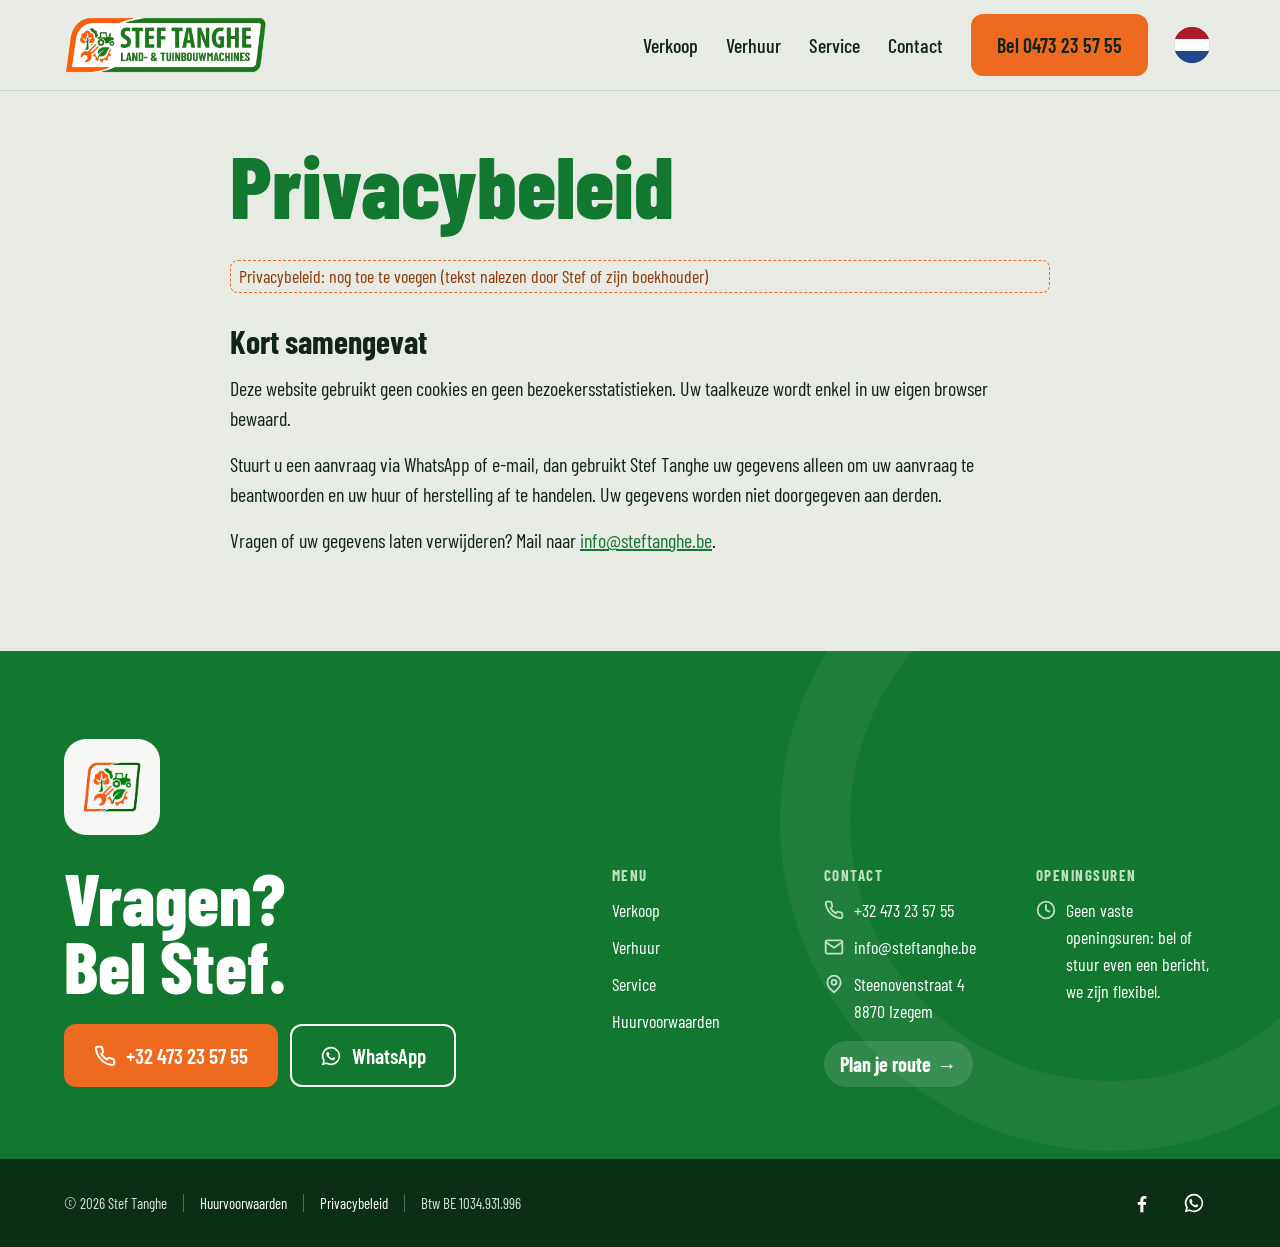
==== commit 13d666ca: "Menu: Verkoop, Verhuur en Service naast elkaar in plaats van uitklapmenu; btw-nummer BE 1034.931.996" ====
--- a/privacy.html
+++ b/privacy.html
@@ -25,19 +25,9 @@
         <button class="menu-sluit" type="button" aria-label="Menu sluiten" data-i18n-attr="aria-label:menu.sluiten">
           <svg width="28" height="28" viewBox="0 0 24 24" fill="none" stroke="currentColor" stroke-width="2.5" stroke-linecap="round" aria-hidden="true"><path d="M6 6l12 12M18 6L6 18"/></svg>
         </button>
-        <div class="dropdown">
-          <button class="menu-knop" type="button" aria-expanded="false" aria-controls="diensten-menu"><span data-i18n="nav.diensten">Diensten</span>
-            <svg width="16" height="16" viewBox="0 0 24 24" fill="none" stroke="currentColor" stroke-width="2.5" stroke-linecap="round" stroke-linejoin="round" aria-hidden="true"><path d="M6 9l6 6 6-6"/></svg>
-          </button>
-          <div class="dropdown-paneel" id="diensten-menu">
-            <a href="verkoop.html" data-intern><strong data-i18n="nav.verkoop">Verkoop</strong><span data-i18n="nav.verkoop.sub">Tuin- en reinigingsmachines</span></a>
-            <a href="verhuur.html" data-intern><strong data-i18n="nav.verhuur">Verhuur</strong><span data-i18n="nav.verhuur.sub">Kubota met werktuigen, per dag of week</span></a>
-            <a href="./#herstelling" data-intern><strong data-i18n="nav.onderhoud">Onderhoud</strong><span data-i18n="nav.onderhoud.sub">Een vaste beurt voor het seizoen</span></a>
-            <a href="./#herstelling" data-intern><strong data-i18n="nav.herstel">Herstellingen</strong><span data-i18n="nav.herstel.sub">Snel terug aan het werk na een panne</span></a>
-          </div>
-        </div>
         <a href="verkoop.html" data-intern data-i18n="nav.verkoop">Verkoop</a>
-        <a href="verhuur.html" data-intern data-i18n="nav.huren">Tractor huren</a>
+        <a href="verhuur.html" data-intern data-i18n="nav.verhuur">Verhuur</a>
+        <a href="./#herstelling" data-intern data-i18n="nav.service">Service</a>
         <a href="#contact" data-i18n="nav.contact">Contact</a>
         <a href="tel:+32473235755" class="btn btn-oranje" data-i18n="nav.bel">Bel 0473 23 57 55</a>
         <div class="menu-sociaal">
@@ -87,8 +77,8 @@
         <h3 data-i18n="f.menu">Menu</h3>
         <ul>
           <li><a href="verkoop.html" data-intern data-i18n="nav.verkoop">Verkoop</a></li>
-          <li><a href="verhuur.html" data-intern data-i18n="nav.huren">Tractor huren</a></li>
-          <li><a href="./#herstelling" data-intern data-i18n="hero.herstel">Herstelling aanvragen</a></li>
+          <li><a href="verhuur.html" data-intern data-i18n="nav.verhuur">Verhuur</a></li>
+          <li><a href="./#herstelling" data-intern data-i18n="nav.service">Service</a></li>
           <li><a href="voorwaarden.html" data-intern data-i18n="voet.voorwaarden">Huurvoorwaarden</a></li>
         </ul>
       </div>
@@ -114,7 +104,7 @@
       <span>© <span data-jaar>2026</span> Stef Tanghe</span>
       <a href="voorwaarden.html" data-intern data-i18n="voet.voorwaarden">Huurvoorwaarden</a>
       <a href="privacy.html" data-intern data-i18n="voet.privacy">Privacybeleid</a>
-      <span class="todo">Btw-nummer: nog toe te voegen</span>
+      <span>Btw BE 1034.931.996</span>
     </div>
     <div class="voet-sociaal">
       <a href="https://www.facebook.com/profile.php?id=61595489034285" target="_blank" rel="noopener" aria-label="Facebook" data-facebook>
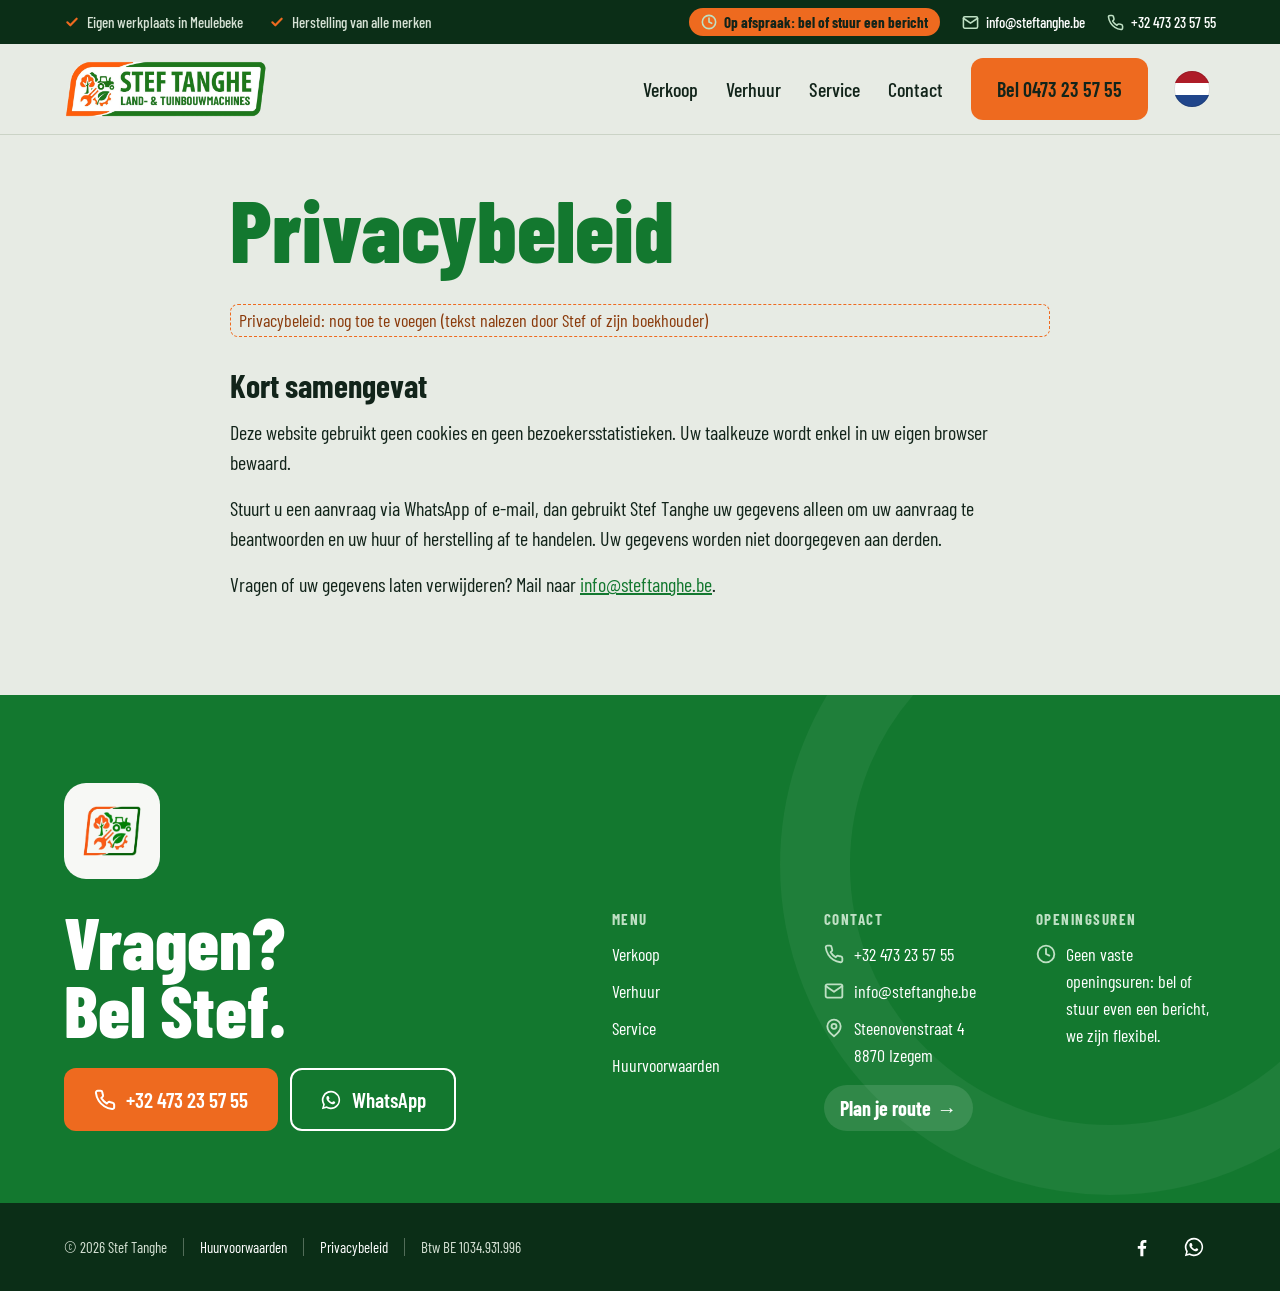
==== commit a014071f: "Topbalk met troeven en contactgegevens bovenaan (enkel desktop), klapt dicht bij scrollen Co-Authore" ====
--- a/privacy.html
+++ b/privacy.html
@@ -18,6 +18,20 @@
 <body>
 
 <header class="balk balk-licht" id="balk">
+  <div class="topbalk">
+    <div class="wrap topbalk-inner">
+      <ul class="topbalk-troeven">
+        <li><svg width="16" height="16" viewBox="0 0 24 24" fill="none" stroke="currentColor" stroke-width="3.2" stroke-linecap="round" stroke-linejoin="round" aria-hidden="true"><path d="M5 12.5l4.5 4.5L19 7"/></svg><span data-i18n="usp.werkplaats">Eigen werkplaats in Meulebeke</span></li>
+        <li><svg width="16" height="16" viewBox="0 0 24 24" fill="none" stroke="currentColor" stroke-width="3.2" stroke-linecap="round" stroke-linejoin="round" aria-hidden="true"><path d="M5 12.5l4.5 4.5L19 7"/></svg><span data-i18n="usp.merken">Herstelling van alle merken</span></li>
+        <li><svg width="16" height="16" viewBox="0 0 24 24" fill="none" stroke="currentColor" stroke-width="3.2" stroke-linecap="round" stroke-linejoin="round" aria-hidden="true"><path d="M5 12.5l4.5 4.5L19 7"/></svg><span data-i18n="usp.advies">Persoonlijk advies van Stef</span></li>
+      </ul>
+      <div class="topbalk-contact" aria-label="Contactgegevens" data-i18n-attr="aria-label:tb.label" role="group">
+        <span class="topbalk-uren"><svg width="16" height="16" viewBox="0 0 24 24" fill="none" stroke="currentColor" stroke-width="2.4" stroke-linecap="round" aria-hidden="true"><circle cx="12" cy="12" r="10"/><path d="M12 6v6l4 2"/></svg><span data-i18n="tb.uren">Op afspraak: bel of stuur een bericht</span></span>
+        <a href="mailto:info@steftanghe.be"><svg width="17" height="17" viewBox="0 0 24 24" fill="none" stroke="currentColor" stroke-width="2.2" stroke-linecap="round" stroke-linejoin="round" aria-hidden="true"><rect x="2" y="4" width="20" height="16" rx="2"/><path d="M22 6l-10 7L2 6"/></svg>info@steftanghe.be</a>
+        <a href="tel:+32473235755"><svg width="17" height="17" viewBox="0 0 24 24" fill="none" stroke="currentColor" stroke-width="2.2" stroke-linecap="round" stroke-linejoin="round" aria-hidden="true"><path d="M22 16.9v3a2 2 0 0 1-2.2 2 19.8 19.8 0 0 1-8.6-3.1 19.5 19.5 0 0 1-6-6A19.8 19.8 0 0 1 2.1 4.2 2 2 0 0 1 4.1 2h3a2 2 0 0 1 2 1.7c.1 1 .4 1.9.7 2.8a2 2 0 0 1-.5 2.1L8 9.9a16 16 0 0 0 6 6l1.3-1.3a2 2 0 0 1 2.1-.4c.9.3 1.8.6 2.8.7a2 2 0 0 1 1.7 2z"/></svg>+32 473 23 57 55</a>
+      </div>
+    </div>
+  </div>
   <div class="wrap balk-inner">
     <a href="./" class="balk-logo" data-intern><img src="img/logo.png" width="700" height="199" alt="Stef Tanghe, land- en tuinbouwmachines" data-i18n-attr="alt:alt.logo"></a>
     <div class="balk-rechts">
@@ -27,7 +41,7 @@
         </button>
         <a href="verkoop.html" data-intern data-i18n="nav.verkoop">Verkoop</a>
         <a href="verhuur.html" data-intern data-i18n="nav.verhuur">Verhuur</a>
-        <a href="./#herstelling" data-intern data-i18n="nav.service">Service</a>
+        <a href="service.html" data-intern data-i18n="nav.service">Service</a>
         <a href="#contact" data-i18n="nav.contact">Contact</a>
         <a href="tel:+32473235755" class="btn btn-oranje" data-i18n="nav.bel">Bel 0473 23 57 55</a>
         <div class="menu-sociaal">
@@ -78,7 +92,7 @@
         <ul>
           <li><a href="verkoop.html" data-intern data-i18n="nav.verkoop">Verkoop</a></li>
           <li><a href="verhuur.html" data-intern data-i18n="nav.verhuur">Verhuur</a></li>
-          <li><a href="./#herstelling" data-intern data-i18n="nav.service">Service</a></li>
+          <li><a href="service.html" data-intern data-i18n="nav.service">Service</a></li>
           <li><a href="voorwaarden.html" data-intern data-i18n="voet.voorwaarden">Huurvoorwaarden</a></li>
         </ul>
       </div>
--- a/css/style.css
+++ b/css/style.css
@@ -19,6 +19,7 @@
   --max: 2200px;
   --rand: clamp(20px, 5vw, 120px);
   --cond: "Barlow Condensed", "Arial Narrow", sans-serif;
+  --topbalk: 44px;
 }
 
 * { box-sizing: border-box; }
@@ -50,6 +51,24 @@
 
 /* Nog in te vullen */
 .todo { color: var(--todo); border: 1px dashed var(--oranje); border-radius: 8px; padding: 2px 8px; font-size: 0.9em; }
+
+/* ---------- Topbalk (enkel desktop) ---------- */
+.topbalk { background: #0B2E17; color: #D6E2D5; font-size: 15px; font-weight: 500; max-height: var(--topbalk); overflow: hidden; transition: max-height 0.3s ease, opacity 0.3s ease; }
+.topbalk-inner { display: flex; align-items: center; justify-content: space-between; gap: 24px; min-height: var(--topbalk); }
+.topbalk-troeven { list-style: none; margin: 0; padding: 0; display: flex; gap: 26px; }
+.topbalk-troeven li { display: inline-flex; align-items: center; gap: 7px; white-space: nowrap; }
+.topbalk-troeven svg { color: var(--oranje); }
+.topbalk-contact { display: flex; align-items: center; gap: 22px; white-space: nowrap; }
+.topbalk-contact a { display: inline-flex; align-items: center; gap: 7px; color: #fff; text-decoration: none; }
+.topbalk-contact a:hover { color: #FFD2B3; }
+.topbalk-contact svg { color: #BFE0C4; }
+.topbalk-uren { display: inline-flex; align-items: center; gap: 7px; padding: 3px 12px; border-radius: 999px; background: var(--oranje); color: var(--inkt); font-weight: 700; }
+.balk.gescrold .topbalk { max-height: 0; opacity: 0; }
+@media (max-width: 1440px) { .topbalk-troeven li:nth-child(3) { display: none; } }
+@media (max-width: 1220px) { .topbalk-troeven li:nth-child(2) { display: none; } }
+@media (max-width: 1020px) { .topbalk-uren { display: none; } }
+@media (max-width: 900px) { :root { --topbalk: 0px; } .topbalk { display: none; } }
+@media (min-width: 901px) { .hero .troeven { display: none; } }
 
 /* ---------- Menubalk ---------- */
 .balk { position: fixed; top: 0; left: 0; right: 0; z-index: 50; transition: background 0.25s, box-shadow 0.25s, transform 0.3s ease; }
@@ -193,13 +212,13 @@
 @media (max-width: 640px) { .voet-links { flex-direction: column; align-items: flex-start; gap: 10px; } .voet-links > * { padding: 0; border-left: 0; } .voet .todo { margin-left: 0; } }
 
 /* ---------- Tekstpagina's ---------- */
-.tekstpagina { padding: 140px 0 96px; min-height: 70vh; }
+.tekstpagina { padding: calc(140px + var(--topbalk)) 0 96px; min-height: 70vh; }
 .tekstpagina .wrap { max-width: calc(820px + 2 * var(--rand)); display: flex; flex-direction: column; gap: 16px; }
 .tekstpagina h1 { font-weight: 800; font-size: clamp(48px, 7vw, 88px); color: var(--groen); margin-bottom: 16px; }
 .tekstpagina h2 { font-weight: 700; font-size: 32px; margin-top: 16px; }
 
 /* ---------- Verhuurpagina ---------- */
-.pagina-kop { padding-top: 132px; }
+.pagina-kop { padding-top: calc(132px + var(--topbalk)); }
 .pagina-kop-inner { display: flex; flex-wrap: wrap; gap: 32px 40px; align-items: flex-end; justify-content: space-between; }
 .pagina-kop h1 { font-weight: 800; font-size: clamp(56px, 9vw, 140px); line-height: 0.88; color: var(--groen); }
 .pagina-kop .onder { font-family: var(--cond); font-weight: 700; font-size: clamp(24px, 2.6vw, 32px); line-height: 1.1; color: #0F3D20; margin-top: 16px; }
@@ -347,7 +366,7 @@
 .product:hover .product-actie svg { transform: translateX(3px); }
 .product-actie svg { transition: transform 0.2s; }
 @media (max-width: 900px) {
-  .verkoop-layout { grid-template-columns: 1fr; gap: 16px; }
+  .verkoop-layout { grid-template-columns: minmax(0, 1fr); gap: 16px; }
   .filter-knop { display: inline-flex; gap: 8px; justify-self: start; }
   .filterpaneel { display: none; position: static; max-height: none; }
   .filterpaneel.open { display: block; }
@@ -447,6 +466,118 @@
   body.menu-open .actiebalk { transform: translateY(140%); }
 }
 
+/* ---------- Service-pagina ---------- */
+.sv-keuze { display: grid; grid-template-columns: repeat(4, minmax(0, 1fr)); gap: 12px; margin-top: 40px; }
+@media (max-width: 760px) { .sv-keuze { grid-template-columns: 1fr 1fr; } }
+.sv-keuze a { display: flex; align-items: center; gap: 14px; min-height: 76px; padding: 12px 18px; border-radius: 18px; background: #fff; color: var(--inkt); text-decoration: none; font-weight: 700; font-size: 22px; box-shadow: 0 1px 3px rgba(18,36,26,0.06), 0 8px 24px rgba(18,36,26,0.06); transition: transform 0.2s, box-shadow 0.2s; }
+.sv-keuze a:hover { color: var(--inkt); transform: translateY(-3px); box-shadow: 0 2px 6px rgba(18,36,26,0.08), 0 16px 32px rgba(18,36,26,0.1); }
+.sv-keuze-icoon { flex: none; display: inline-flex; width: 48px; height: 48px; align-items: center; justify-content: center; border-radius: 14px; background: #E3F0E3; color: var(--groen); }
+.sv-keuze a:nth-child(n+3) .sv-keuze-icoon { background: #FDE8DA; color: #C9551A; }
+@media (max-width: 420px) { .sv-keuze a { font-size: 18px; gap: 10px; padding: 10px 12px; } .sv-keuze-icoon { width: 40px; height: 40px; } }
+
+.vinklijst { list-style: none; margin: 4px 0; padding: 0; display: flex; flex-direction: column; gap: 10px; font-weight: 600; }
+.vinklijst li { display: flex; align-items: flex-start; gap: 12px; }
+.vinklijst li::before { content: ""; flex: none; margin-top: 3px; width: 24px; height: 24px; border-radius: 50%; background: var(--groen) url("data:image/svg+xml,%3Csvg xmlns='http://www.w3.org/2000/svg' viewBox='0 0 24 24' fill='none' stroke='%23fff' stroke-width='3.2' stroke-linecap='round' stroke-linejoin='round'%3E%3Cpath d='M6 12.5l4 4 8-9'/%3E%3C/svg%3E") center / 15px no-repeat; }
+.vinklijst-klein { font-size: 17px; gap: 6px; }
+.vinklijst-klein li::before { width: 20px; height: 20px; background-size: 12px; }
+
+.sv-diensten-sectie { background: var(--plaat); }
+.sv-diensten { display: grid; grid-template-columns: repeat(2, minmax(0, 1fr)); gap: 20px; }
+@media (max-width: 760px) { .sv-diensten { grid-template-columns: 1fr; } }
+.sv-dienst { display: flex; flex-direction: column; gap: 12px; padding: 32px; border-radius: 24px; background: #fff; border-top: 6px solid var(--groen); box-shadow: 0 1px 3px rgba(18,36,26,0.06), 0 10px 30px rgba(18,36,26,0.06); scroll-margin-top: 110px; }
+.sv-dienst:nth-child(n+3) { border-top-color: var(--oranje); }
+.sv-dienst:nth-child(n+3) .dienst-icoon { background: #FDE8DA; color: #C9551A; }
+.sv-dienst h2 { font-weight: 800; font-size: 40px; }
+.sv-dienst p { color: var(--inkt-zacht); max-width: 52ch; }
+.sv-dienst .dienst-link { text-decoration: none; }
+.sv-dienst .dienst-link:hover span[aria-hidden] { transform: translateX(5px); }
+.sv-dienst:target { box-shadow: 0 0 0 4px var(--oranje), 0 10px 30px rgba(18,36,26,0.1); }
+
+.sv-machines { display: grid; grid-template-columns: 1fr 1fr; gap: 16px; }
+@media (max-width: 760px) { .sv-machines { grid-template-columns: 1fr; } }
+.sv-machines .cat-tegel { min-height: 340px; grid-column: auto !important; }
+.sv-machines .cat-tegel picture { position: absolute; inset: 0; z-index: -2; }
+.sv-machines .cat-tegel-tekst { padding-right: 24px; }
+
+.seizoen { background: var(--oranje); color: var(--inkt); }
+.seizoen .btn-oranje { background: var(--inkt); color: #fff; }
+.seizoen .btn-oranje:hover { background: #0B2E17; color: #fff; }
+
+.soort-drie { grid-template-columns: repeat(3, 1fr); }
+.soort-drie span { padding: 6px 8px; text-align: center; line-height: 1.1; }
+@media (max-width: 560px) { .soort-drie { gap: 6px; } .soort-drie span { font-size: 17px; } }
+.schakel { display: flex !important; align-items: center; gap: 14px; margin: 16px 0 4px !important; padding: 14px 16px; border-radius: 14px; background: var(--plaat); border: 2px solid #C3CEBF; cursor: pointer; position: relative; }
+.schakel input { position: absolute; opacity: 0; }
+.schakel-knop { flex: none; position: relative; width: 50px; height: 30px; border-radius: 999px; background: #B9C4B5; transition: background 0.2s; }
+.schakel-knop::after { content: ""; position: absolute; top: 3px; left: 3px; width: 24px; height: 24px; border-radius: 50%; background: #fff; box-shadow: 0 1px 3px rgba(0,0,0,0.2); transition: transform 0.2s; }
+.schakel input:checked + .schakel-knop { background: var(--groen); }
+.schakel input:checked + .schakel-knop::after { transform: translateX(20px); }
+.schakel input:focus-visible + .schakel-knop { outline: 3px solid var(--oranje); outline-offset: 2px; }
+.schakel strong { display: block; line-height: 1.2; }
+.schakel small { display: block; font-size: 15px; font-weight: 400; color: var(--inkt-zacht); }
+
+.herstel-teaser { align-items: center; }
+.herstel-teaser .herstel-sub { margin-bottom: 28px; }
+.herstel-teaser .stappen { background: #fff; border-radius: 28px; padding: 36px 32px 8px; box-shadow: 0 2px 6px rgba(18,36,26,0.06), 0 24px 60px rgba(18,36,26,0.1); }
+
+/* ---------- Hero: trage zoom bij het openen ---------- */
+@media (prefers-reduced-motion: no-preference) {
+  .hero picture img { animation: kenburns 16s cubic-bezier(.2,.6,.3,1) both; transform-origin: 60% 55%; }
+  .hero-inhoud > * { animation: omhoog 0.9s cubic-bezier(.2,.7,.2,1) both; }
+  .hero-inhoud > :nth-child(2) { animation-delay: 0.12s; }
+  .hero-inhoud > :nth-child(3) { animation-delay: 0.24s; }
+  .hero-inhoud > :nth-child(4) { animation-delay: 0.36s; }
+}
+@keyframes kenburns { from { transform: scale(1.12); } to { transform: scale(1); } }
+@keyframes omhoog { from { opacity: 0; transform: translateY(24px); } to { opacity: 1; transform: none; } }
+
+/* ---------- Naar boven ---------- */
+.naar-boven { position: fixed; z-index: 39; right: 20px; bottom: 24px; width: 52px; height: 52px; border-radius: 50%; border: 0; background: var(--groen); color: #fff; display: inline-flex; align-items: center; justify-content: center; cursor: pointer; box-shadow: 0 8px 24px rgba(5,15,9,0.3); opacity: 0; transform: translateY(16px) scale(0.9); pointer-events: none; transition: opacity 0.3s, transform 0.3s, background 0.2s; }
+.naar-boven.zichtbaar { opacity: 1; transform: none; pointer-events: auto; }
+.naar-boven:hover { background: var(--groen-donker); }
+@media (max-width: 900px) { .naar-boven { right: 14px; bottom: calc(96px + env(safe-area-inset-bottom)); width: 46px; height: 46px; } }
+body.dialoog-open, body.filter-open { overflow: hidden; }
+
+/* ---------- Verkoop: teller + filterknop, gsm-filterpaneel ---------- */
+.teller-rij { display: flex; align-items: center; justify-content: space-between; gap: 12px; margin-bottom: 16px; }
+.teller-rij .teller { margin: 0; }
+.filter-sluit, .filter-voet, .filter-achtergrond { display: none; }
+@media (max-width: 900px) {
+  .filter-knop { display: inline-flex; min-height: 46px; padding: 8px 18px; border-radius: 999px; background: #fff; }
+  .filterpaneel { display: flex !important; flex-direction: column; position: fixed !important; z-index: 70; left: 0; right: 0; bottom: 0; top: auto; max-height: 86vh; border-radius: 26px 26px 0 0; padding: 0; box-shadow: 0 -10px 40px rgba(5,15,9,0.25); transform: translateY(105%); visibility: hidden; transition: transform 0.45s cubic-bezier(.2,.7,.2,1), visibility 0s linear 0.45s; }
+  .filterpaneel.open { transform: none; visibility: visible; transition: transform 0.45s cubic-bezier(.2,.7,.2,1), visibility 0s; }
+  .filterpaneel::before { content: ""; display: block; width: 44px; height: 5px; border-radius: 3px; background: #C3CEBF; margin: 10px auto 0; flex: none; }
+  .filter-kop { position: sticky; top: 0; z-index: 1; background: var(--plaat); padding: 6px 20px 8px; margin: 0; flex: none; }
+  .filterpaneel fieldset { padding: 0 20px; }
+  .filterpaneel > fieldset:first-of-type { margin-top: 4px; }
+  .filterpaneel { overflow-y: auto; overscroll-behavior: contain; }
+  .filter-sluit { display: inline-flex; width: 44px; height: 44px; align-items: center; justify-content: center; border: 0; border-radius: 50%; background: var(--grond); color: var(--inkt); cursor: pointer; margin-left: auto; }
+  .filter-kop .wis { margin-left: auto; }
+  .filter-kop .wis + .filter-sluit { margin-left: 4px; }
+  .filter-voet { display: block; position: sticky; bottom: 0; padding: 14px 20px calc(14px + env(safe-area-inset-bottom)); background: var(--plaat); border-top: 1px solid var(--lijn); flex: none; }
+  .filter-voet .btn { width: 100%; }
+  .filter-achtergrond { display: block; position: fixed; inset: 0; z-index: 69; background: rgba(5,15,9,0.55); opacity: 0; pointer-events: none; transition: opacity 0.4s; }
+  .filter-achtergrond.open { opacity: 1; pointer-events: auto; }
+  body.filter-open .actiebalk { transform: translateY(140%); }
+}
+
+/* ---------- Lightbox (verhuur) ---------- */
+#hoofdfoto { cursor: zoom-in; }
+.lightbox { position: fixed; inset: 0; z-index: 100; display: flex; align-items: center; justify-content: center; background: rgba(5,12,8,0.94); opacity: 0; visibility: hidden; transition: opacity 0.3s, visibility 0s linear 0.3s; }
+.lightbox.open { opacity: 1; visibility: visible; transition: opacity 0.3s, visibility 0s; }
+.lightbox img { max-width: min(1600px, 94vw); max-height: 86vh; border-radius: 14px; object-fit: contain; }
+.lb-knop { position: absolute; display: inline-flex; width: 56px; height: 56px; align-items: center; justify-content: center; border: 0; border-radius: 50%; background: rgba(255,255,255,0.12); color: #fff; cursor: pointer; transition: background 0.2s; }
+.lb-knop:hover { background: rgba(255,255,255,0.24); }
+.lb-sluit { top: 18px; right: 18px; }
+.lb-vorige { left: 18px; top: 50%; translate: 0 -50%; }
+.lb-volgende { right: 18px; top: 50%; translate: 0 -50%; }
+.lb-teller { position: absolute; bottom: 20px; left: 50%; translate: -50% 0; color: #D6E2D5; font-weight: 600; }
+@media (max-width: 640px) { .lb-vorige, .lb-volgende { top: auto; bottom: 12px; translate: none; width: 48px; height: 48px; } }
+
+/* ---------- Deelknop (detail) ---------- */
+.deel-knop { display: inline-flex; align-items: center; justify-content: center; gap: 8px; min-height: 46px; border: 2px dashed #A9C2A4; border-radius: 14px; background: none; font: inherit; font-weight: 700; color: var(--groen); cursor: pointer; transition: background 0.2s, border-color 0.2s; }
+.deel-knop:hover { background: #F1F8F1; border-color: var(--groen); }
+
 /* ---------- 404 ---------- */
 .nf { min-height: 100vh; display: flex; flex-direction: column; align-items: center; justify-content: center; gap: 18px; padding: 48px 20px; text-align: center; }
 .nf-logo img { height: 64px; width: auto; margin-bottom: 12px; }
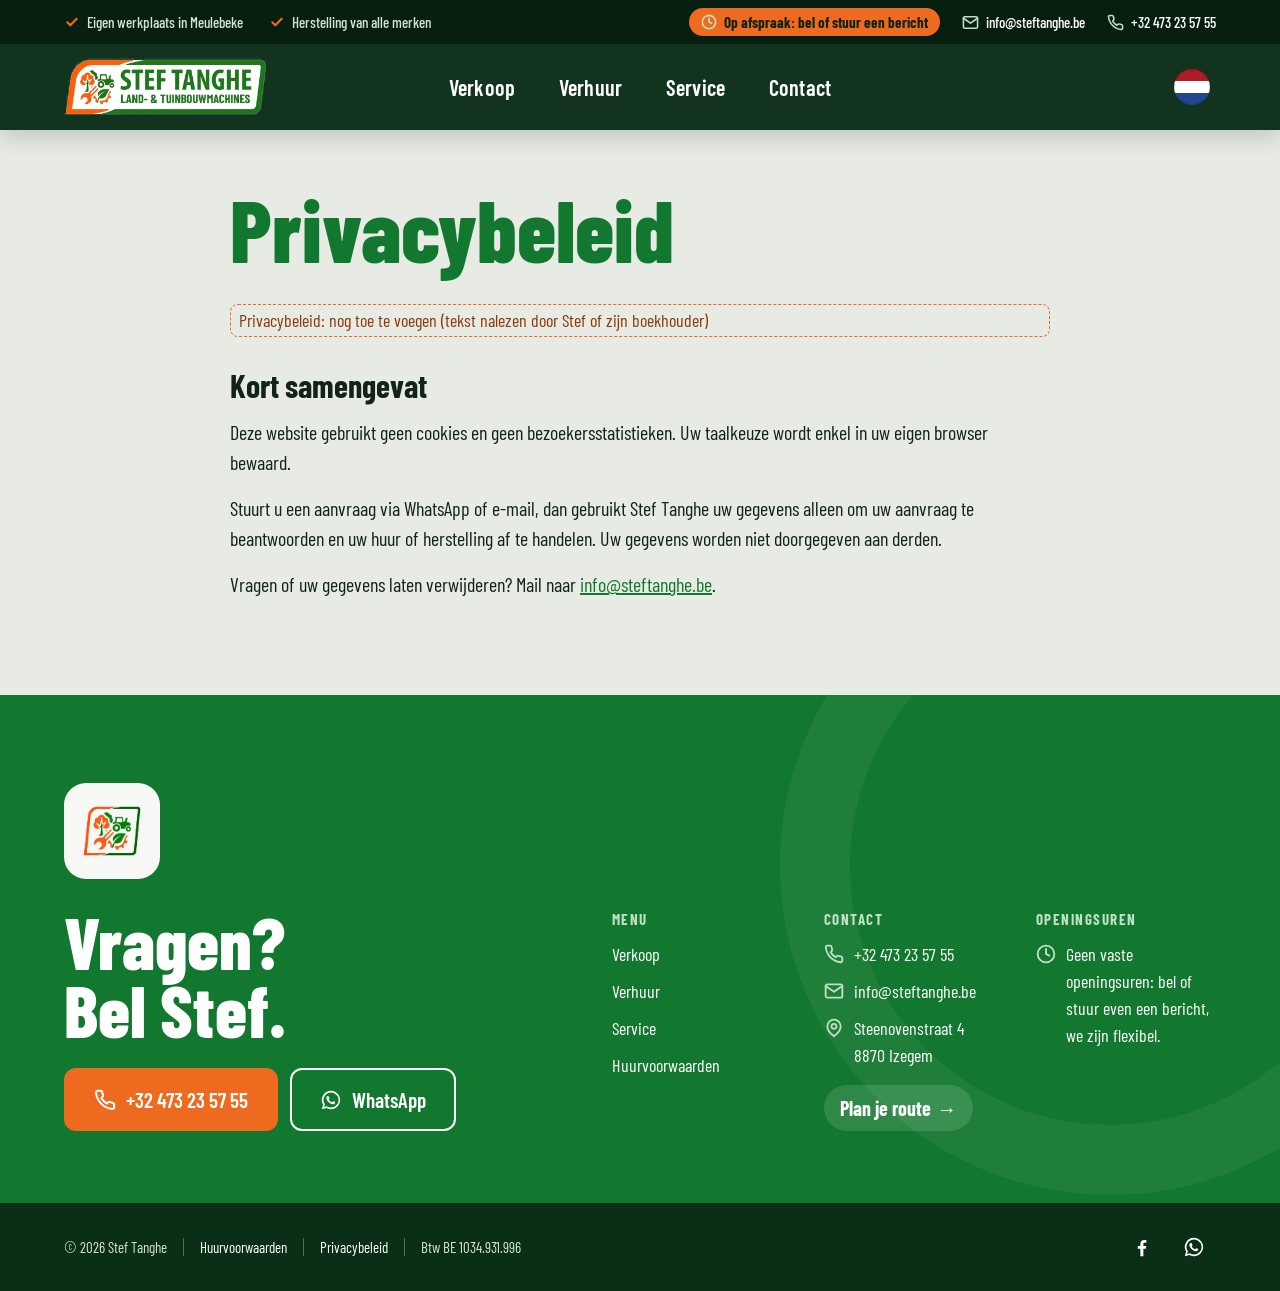
==== commit b9015ffb: "Menu exact gecentreerd (logo links, taalkiezer rechts), belknop uit de menubalk Co-Authored-By: Clau" ====
--- a/privacy.html
+++ b/privacy.html
@@ -43,7 +43,6 @@
         <a href="verhuur.html" data-intern data-i18n="nav.verhuur">Verhuur</a>
         <a href="service.html" data-intern data-i18n="nav.service">Service</a>
         <a href="#contact" data-i18n="nav.contact">Contact</a>
-        <a href="tel:+32473235755" class="btn btn-oranje" data-i18n="nav.bel">Bel 0473 23 57 55</a>
         <div class="menu-sociaal">
           <a href="https://www.facebook.com/profile.php?id=61595489034285" target="_blank" rel="noopener" aria-label="Facebook">
             <svg width="28" height="28" viewBox="0 0 24 24" fill="currentColor" aria-hidden="true"><path d="M13.5 22v-8h2.7l.4-3.2h-3.1V8.8c0-.9.3-1.5 1.6-1.5h1.7V4.4c-.3 0-1.3-.1-2.5-.1-2.5 0-4.1 1.5-4.1 4.2v2.3H7.4V14h2.8v8h3.3z"/></svg>
--- a/css/style.css
+++ b/css/style.css
@@ -53,7 +53,7 @@
 .todo { color: var(--todo); border: 1px dashed var(--oranje); border-radius: 8px; padding: 2px 8px; font-size: 0.9em; }
 
 /* ---------- Topbalk (enkel desktop) ---------- */
-.topbalk { background: #0B2E17; color: #D6E2D5; font-size: 15px; font-weight: 500; max-height: var(--topbalk); overflow: hidden; transition: max-height 0.3s ease, opacity 0.3s ease; }
+.topbalk { background: #071F0F; color: #D6E2D5; font-size: 15px; font-weight: 500; max-height: var(--topbalk); overflow: hidden; transition: max-height 0.3s ease, opacity 0.3s ease; }
 .topbalk-inner { display: flex; align-items: center; justify-content: space-between; gap: 24px; min-height: var(--topbalk); }
 .topbalk-troeven { list-style: none; margin: 0; padding: 0; display: flex; gap: 26px; }
 .topbalk-troeven li { display: inline-flex; align-items: center; gap: 7px; white-space: nowrap; }
@@ -73,13 +73,25 @@
 /* ---------- Menubalk ---------- */
 .balk { position: fixed; top: 0; left: 0; right: 0; z-index: 50; transition: background 0.25s, box-shadow 0.25s, transform 0.3s ease; }
 .balk.is-weg { transform: translateY(-100%); box-shadow: none; }
-.balk-licht, .balk.is-vast { background: rgba(231, 235, 228, 0.97); box-shadow: 0 1px 0 var(--lijn); }
+.balk-licht, .balk.is-vast { background: rgba(11, 46, 23, 0.97); box-shadow: 0 6px 24px rgba(5, 15, 9, 0.18); backdrop-filter: blur(6px); }
 .balk-inner { display: flex; align-items: center; justify-content: space-between; gap: 16px; padding-top: 14px; padding-bottom: 14px; }
 .balk-logo img { height: 58px; width: auto; }
 .menu { display: flex; align-items: center; gap: 28px; font-weight: 500; }
-.menu > a, .menu-knop { color: var(--inkt); text-decoration: none; }
+/* Desktop: logo links, menu exact in het midden, taalkiezer rechts */
+@media (min-width: 901px) {
+  .balk-inner { display: grid; grid-template-columns: 1fr auto 1fr; }
+  .balk-inner > .balk-rechts { display: contents; }
+  .balk-logo { grid-column: 1; justify-self: start; }
+  .menu { grid-column: 2; gap: clamp(28px, 3.4vw, 56px); font-size: 22px; font-weight: 600; letter-spacing: 0.01em; }
+  .taalkiezer { grid-column: 3; justify-self: end; }
+}
+.menu > a, .menu-knop { color: #fff; text-decoration: none; }
+.menu > a:not(.btn) { position: relative; padding: 6px 0; }
+.menu > a:not(.btn)::after { content: ""; position: absolute; left: 0; right: 0; bottom: 0; height: 3px; border-radius: 2px; background: var(--oranje); transform: scaleX(0); transform-origin: left; transition: transform 0.25s ease; }
+.menu > a:not(.btn):hover { color: #FFD2B3; }
+.menu > a:not(.btn):hover::after, .menu > a[aria-current="page"]::after { transform: scaleX(1); }
 .balk-transparant:not(.is-vast) .menu > a:not(.btn), .balk-transparant:not(.is-vast) .menu-knop { color: #fff; }
-.menu > a[aria-current="page"] { color: var(--groen); font-weight: 700; text-decoration: underline; text-underline-offset: 6px; text-decoration-thickness: 3px; }
+.menu > a[aria-current="page"] { color: #fff; font-weight: 700; }
 .menu-knop { background: none; border: 0; padding: 0; min-height: 44px; font: inherit; font-weight: 500; cursor: pointer; display: inline-flex; align-items: center; gap: 6px; }
 .menu-knop svg { transition: transform 0.2s; }
 .menu-knop[aria-expanded="true"] svg { transform: rotate(180deg); }
@@ -90,8 +102,7 @@
 .dropdown-paneel a:hover { background: var(--grond); color: var(--inkt); }
 .dropdown-paneel strong { font-family: var(--cond); font-weight: 700; font-size: 22px; line-height: 1.1; }
 .dropdown-paneel span { font-size: 15px; color: var(--inkt-zacht); }
-.hamburger { display: none; background: none; border: 0; width: 48px; height: 48px; align-items: center; justify-content: center; cursor: pointer; color: var(--inkt); }
-.balk-transparant:not(.is-vast) .hamburger { color: #fff; }
+.hamburger { display: none; background: none; border: 0; width: 48px; height: 48px; align-items: center; justify-content: center; cursor: pointer; color: #fff; }
 .menu-sluit, .menu-sociaal, .menu-achtergrond { display: none; }
 
 @media (max-width: 900px) {
@@ -103,6 +114,7 @@
   .menu-sluit { display: inline-flex; position: absolute; top: 20px; right: 16px; width: 48px; height: 48px; align-items: center; justify-content: center; background: none; border: 0; color: #fff; cursor: pointer; }
   .menu > a:not(.btn), .menu-knop, .balk-transparant:not(.is-vast) .menu > a:not(.btn), .balk-transparant:not(.is-vast) .menu-knop { color: #fff; font-family: var(--cond); font-weight: 700; font-size: 26px; padding: 16px 0; border-bottom: 1px solid rgba(255,255,255,0.18); }
   .menu > a[aria-current="page"] { color: #FFB27F; text-decoration: none; }
+  .menu > a:not(.btn)::after { display: none; }
   .dropdown { border-bottom: 1px solid rgba(255,255,255,0.18); }
   .menu-knop { width: 100%; justify-content: space-between; border-bottom: 0 !important; }
   .dropdown-paneel { position: static; width: auto; margin: 0 0 12px; padding: 0; box-shadow: none; background: none; }
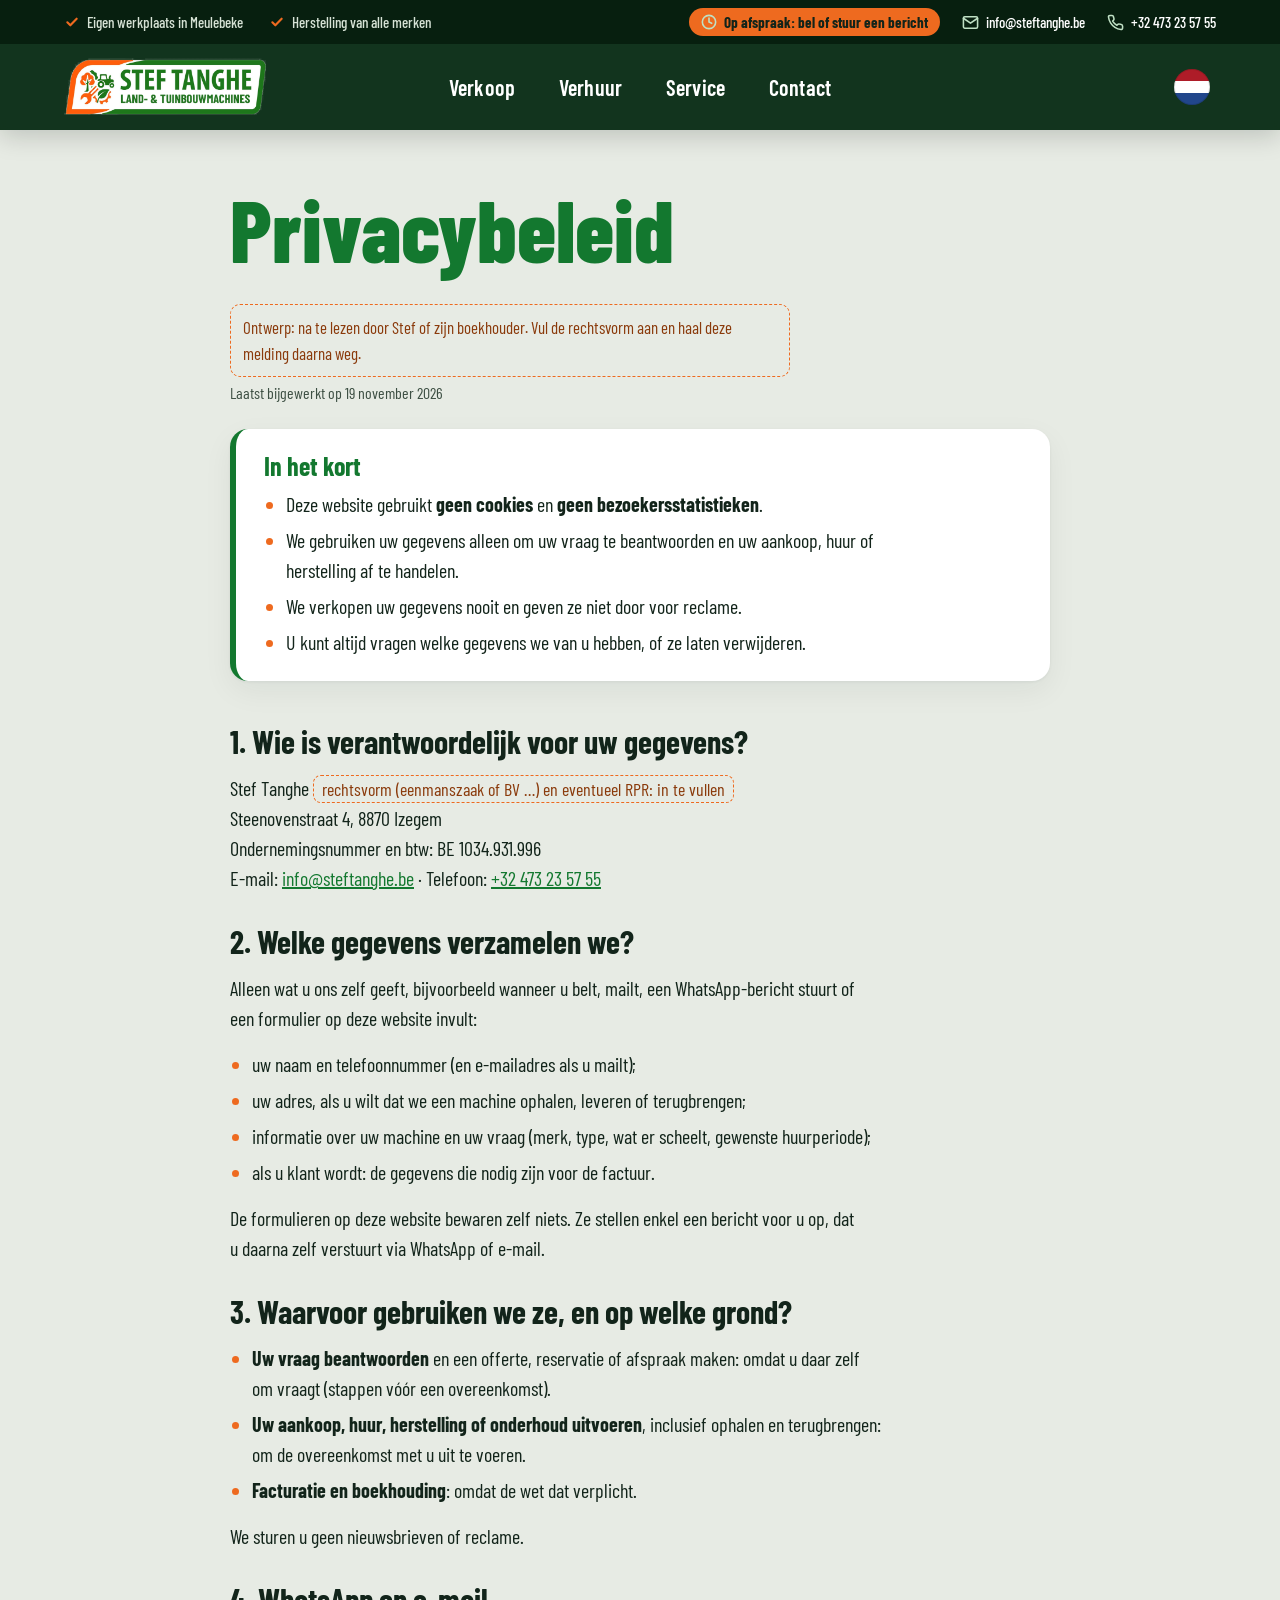
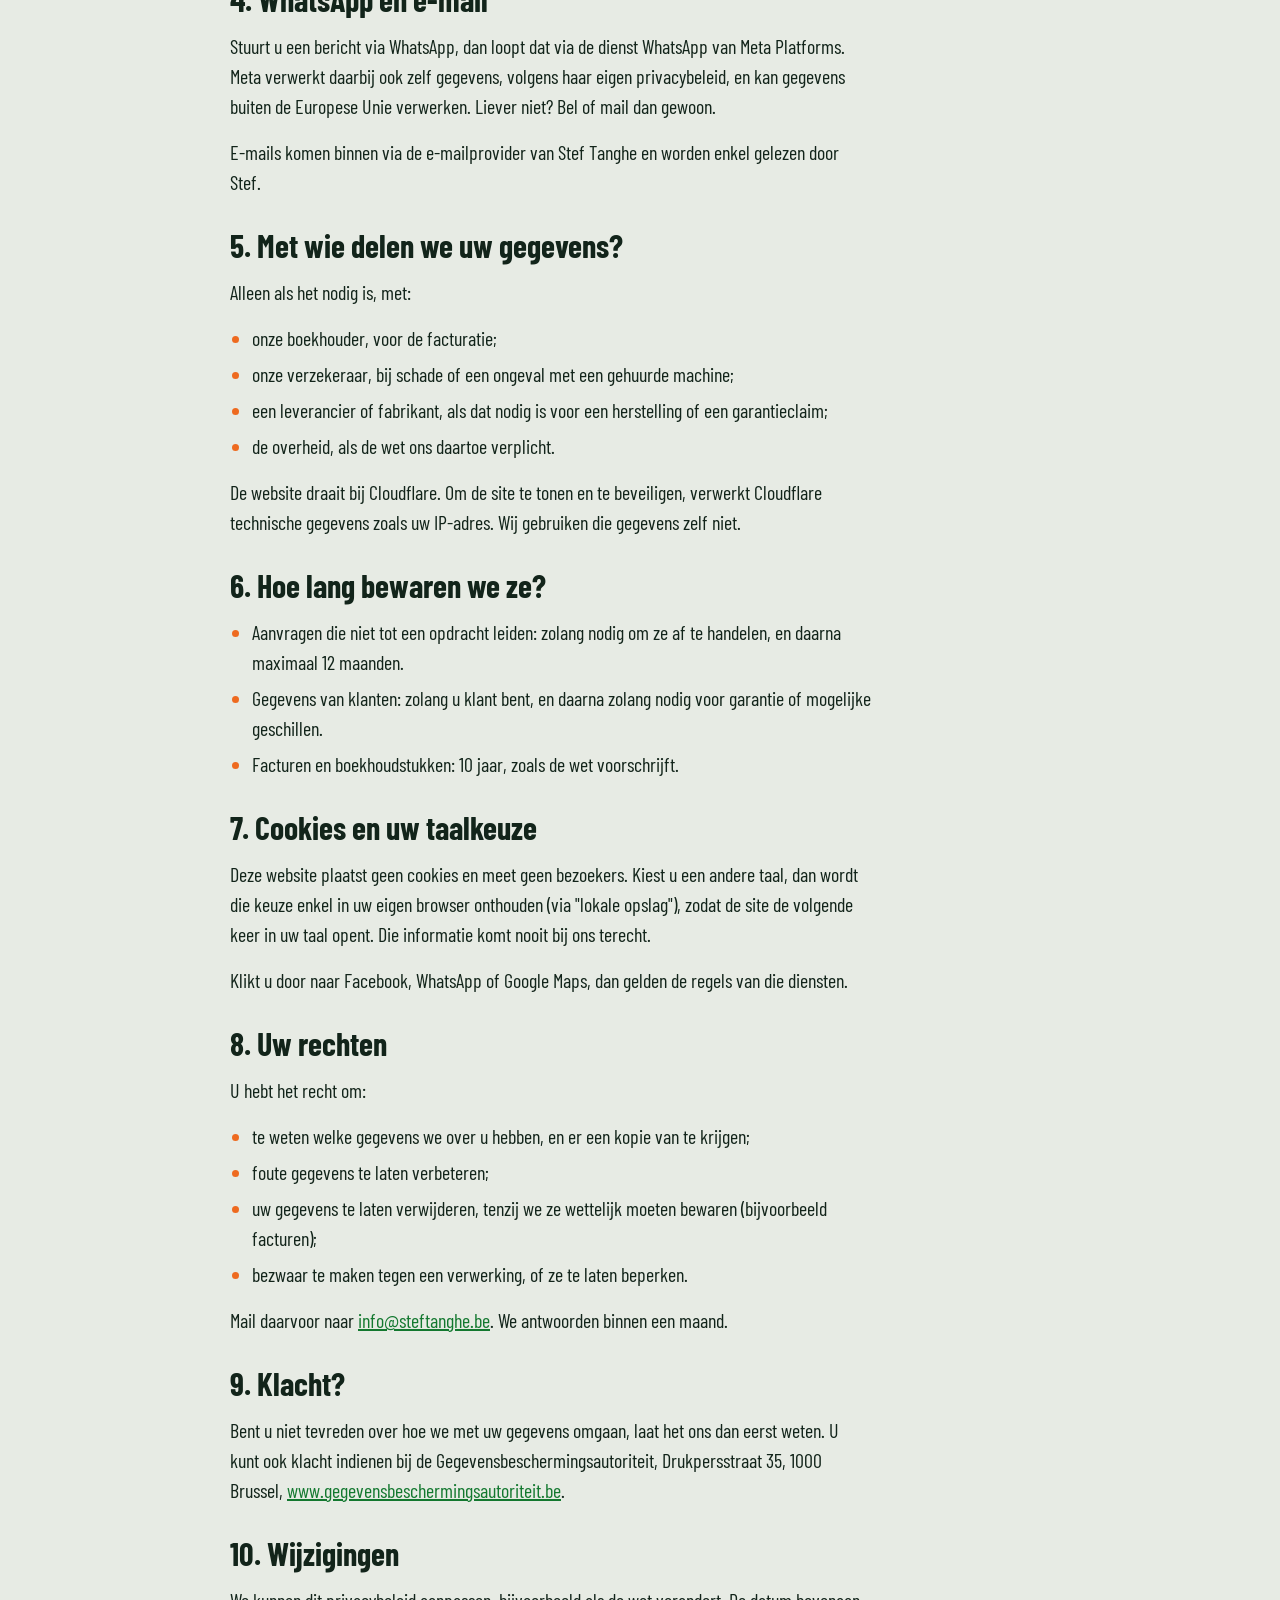
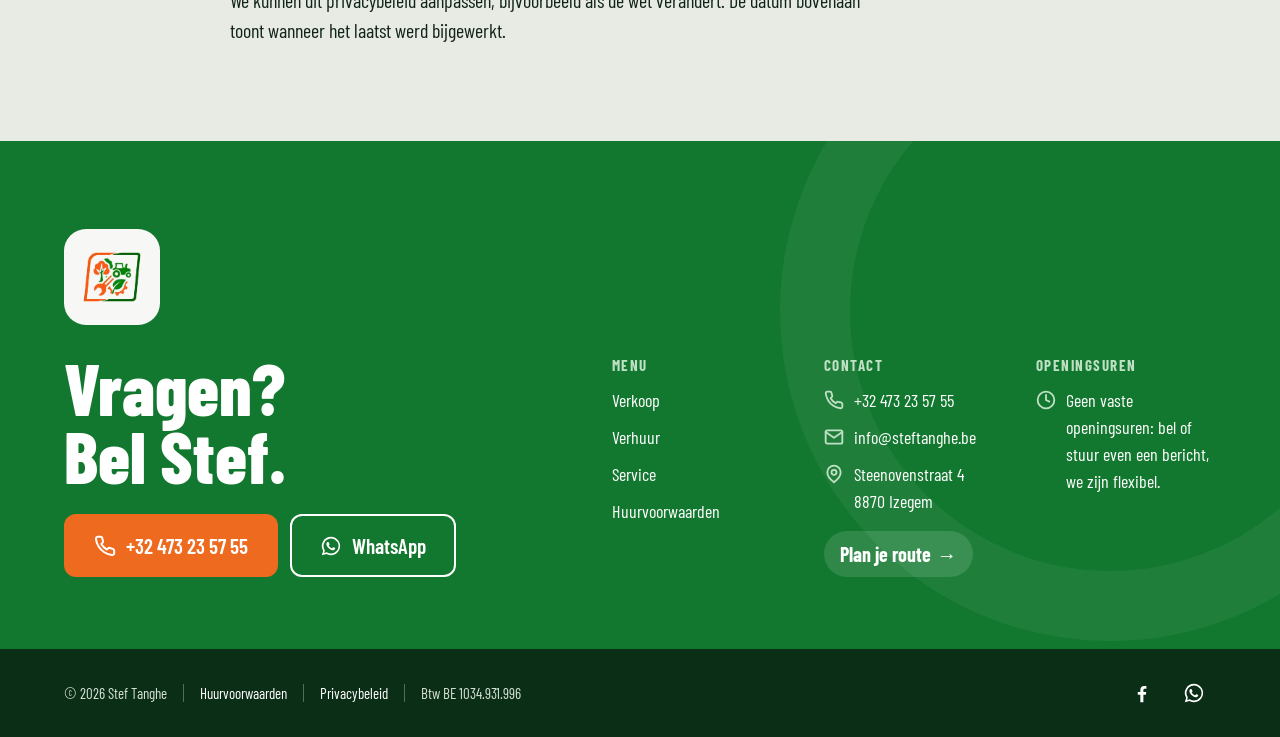
==== commit 4a906a9d: "Ontwerp privacybeleid (GDPR) en huurvoorwaarden, met in te vullen punten voor Stef Co-Authored-By: C" ====
--- a/privacy.html
+++ b/privacy.html
@@ -67,11 +67,83 @@
 <main class="tekstpagina">
   <div class="wrap">
     <h1 data-i18n="voet.privacy">Privacybeleid</h1>
-    <p class="todo">Privacybeleid: nog toe te voegen (tekst nalezen door Stef of zijn boekhouder)</p>
-    <h2>Kort samengevat</h2>
-    <p>Deze website gebruikt geen cookies en geen bezoekersstatistieken. Uw taalkeuze wordt enkel in uw eigen browser bewaard.</p>
-    <p>Stuurt u een aanvraag via WhatsApp of e-mail, dan gebruikt Stef Tanghe uw gegevens alleen om uw aanvraag te beantwoorden en uw huur of herstelling af te handelen. Uw gegevens worden niet doorgegeven aan derden.</p>
-    <p>Vragen of uw gegevens laten verwijderen? Mail naar <a href="mailto:info@steftanghe.be">info@steftanghe.be</a>.</p>
+    <p class="todo-blok">Ontwerp: na te lezen door Stef of zijn boekhouder. Vul de rechtsvorm aan en haal deze melding daarna weg.</p>
+    <p class="bijgewerkt">Laatst bijgewerkt op 19 november 2026</p>
+
+    <div class="kort">
+      <h2>In het kort</h2>
+      <ul>
+        <li>Deze website gebruikt <strong>geen cookies</strong> en <strong>geen bezoekersstatistieken</strong>.</li>
+        <li>We gebruiken uw gegevens alleen om uw vraag te beantwoorden en uw aankoop, huur of herstelling af te handelen.</li>
+        <li>We verkopen uw gegevens nooit en geven ze niet door voor reclame.</li>
+        <li>U kunt altijd vragen welke gegevens we van u hebben, of ze laten verwijderen.</li>
+      </ul>
+    </div>
+
+    <h2>1. Wie is verantwoordelijk voor uw gegevens?</h2>
+    <p>Stef Tanghe <span class="todo">rechtsvorm (eenmanszaak of BV …) en eventueel RPR: in te vullen</span><br>
+      Steenovenstraat 4, 8870 Izegem<br>
+      Ondernemingsnummer en btw: BE 1034.931.996<br>
+      E-mail: <a href="mailto:info@steftanghe.be">info@steftanghe.be</a> · Telefoon: <a href="tel:+32473235755">+32 473 23 57 55</a></p>
+
+    <h2>2. Welke gegevens verzamelen we?</h2>
+    <p>Alleen wat u ons zelf geeft, bijvoorbeeld wanneer u belt, mailt, een WhatsApp-bericht stuurt of een formulier op deze website invult:</p>
+    <ul>
+      <li>uw naam en telefoonnummer (en e-mailadres als u mailt);</li>
+      <li>uw adres, als u wilt dat we een machine ophalen, leveren of terugbrengen;</li>
+      <li>informatie over uw machine en uw vraag (merk, type, wat er scheelt, gewenste huurperiode);</li>
+      <li>als u klant wordt: de gegevens die nodig zijn voor de factuur.</li>
+    </ul>
+    <p>De formulieren op deze website bewaren zelf niets. Ze stellen enkel een bericht voor u op, dat u daarna zelf verstuurt via WhatsApp of e-mail.</p>
+
+    <h2>3. Waarvoor gebruiken we ze, en op welke grond?</h2>
+    <ul>
+      <li><strong>Uw vraag beantwoorden</strong> en een offerte, reservatie of afspraak maken: omdat u daar zelf om vraagt (stappen vóór een overeenkomst).</li>
+      <li><strong>Uw aankoop, huur, herstelling of onderhoud uitvoeren</strong>, inclusief ophalen en terugbrengen: om de overeenkomst met u uit te voeren.</li>
+      <li><strong>Facturatie en boekhouding</strong>: omdat de wet dat verplicht.</li>
+    </ul>
+    <p>We sturen u geen nieuwsbrieven of reclame.</p>
+
+    <h2>4. WhatsApp en e-mail</h2>
+    <p>Stuurt u een bericht via WhatsApp, dan loopt dat via de dienst WhatsApp van Meta Platforms. Meta verwerkt daarbij ook zelf gegevens, volgens haar eigen privacybeleid, en kan gegevens buiten de Europese Unie verwerken. Liever niet? Bel of mail dan gewoon.</p>
+    <p>E-mails komen binnen via de e-mailprovider van Stef Tanghe en worden enkel gelezen door Stef.</p>
+
+    <h2>5. Met wie delen we uw gegevens?</h2>
+    <p>Alleen als het nodig is, met:</p>
+    <ul>
+      <li>onze boekhouder, voor de facturatie;</li>
+      <li>onze verzekeraar, bij schade of een ongeval met een gehuurde machine;</li>
+      <li>een leverancier of fabrikant, als dat nodig is voor een herstelling of een garantieclaim;</li>
+      <li>de overheid, als de wet ons daartoe verplicht.</li>
+    </ul>
+    <p>De website draait bij Cloudflare. Om de site te tonen en te beveiligen, verwerkt Cloudflare technische gegevens zoals uw IP-adres. Wij gebruiken die gegevens zelf niet.</p>
+
+    <h2>6. Hoe lang bewaren we ze?</h2>
+    <ul>
+      <li>Aanvragen die niet tot een opdracht leiden: zolang nodig om ze af te handelen, en daarna maximaal 12 maanden.</li>
+      <li>Gegevens van klanten: zolang u klant bent, en daarna zolang nodig voor garantie of mogelijke geschillen.</li>
+      <li>Facturen en boekhoudstukken: 10 jaar, zoals de wet voorschrijft.</li>
+    </ul>
+
+    <h2>7. Cookies en uw taalkeuze</h2>
+    <p>Deze website plaatst geen cookies en meet geen bezoekers. Kiest u een andere taal, dan wordt die keuze enkel in uw eigen browser onthouden (via "lokale opslag"), zodat de site de volgende keer in uw taal opent. Die informatie komt nooit bij ons terecht.</p>
+    <p>Klikt u door naar Facebook, WhatsApp of Google Maps, dan gelden de regels van die diensten.</p>
+
+    <h2>8. Uw rechten</h2>
+    <p>U hebt het recht om:</p>
+    <ul>
+      <li>te weten welke gegevens we over u hebben, en er een kopie van te krijgen;</li>
+      <li>foute gegevens te laten verbeteren;</li>
+      <li>uw gegevens te laten verwijderen, tenzij we ze wettelijk moeten bewaren (bijvoorbeeld facturen);</li>
+      <li>bezwaar te maken tegen een verwerking, of ze te laten beperken.</li>
+    </ul>
+    <p>Mail daarvoor naar <a href="mailto:info@steftanghe.be">info@steftanghe.be</a>. We antwoorden binnen een maand.</p>
+
+    <h2>9. Klacht?</h2>
+    <p>Bent u niet tevreden over hoe we met uw gegevens omgaan, laat het ons dan eerst weten. U kunt ook klacht indienen bij de Gegevensbeschermingsautoriteit, Drukpersstraat 35, 1000 Brussel, <a href="https://www.gegevensbeschermingsautoriteit.be" target="_blank" rel="noopener">www.gegevensbeschermingsautoriteit.be</a>.</p>
+
+    <h2>10. Wijzigingen</h2>
+    <p>We kunnen dit privacybeleid aanpassen, bijvoorbeeld als de wet verandert. De datum bovenaan toont wanneer het laatst werd bijgewerkt.</p>
   </div>
 </main>
 
--- a/css/style.css
+++ b/css/style.css
@@ -228,6 +228,13 @@
 .tekstpagina .wrap { max-width: calc(820px + 2 * var(--rand)); display: flex; flex-direction: column; gap: 16px; }
 .tekstpagina h1 { font-weight: 800; font-size: clamp(48px, 7vw, 88px); color: var(--groen); margin-bottom: 16px; }
 .tekstpagina h2 { font-weight: 700; font-size: 32px; margin-top: 16px; }
+.tekstpagina ul { margin: 0; padding-left: 22px; display: flex; flex-direction: column; gap: 6px; }
+.tekstpagina li::marker { color: var(--oranje); }
+.tekstpagina p, .tekstpagina li { max-width: 70ch; }
+.tekstpagina .bijgewerkt { font-size: 16px; color: var(--inkt-zacht); margin-top: -12px; }
+.tekstpagina .kort { background: #fff; border-left: 6px solid var(--groen); border-radius: 18px; padding: 24px 28px; margin: 8px 0 12px; box-shadow: 0 1px 3px rgba(18,36,26,0.06), 0 10px 30px rgba(18,36,26,0.06); }
+.tekstpagina .kort h2 { margin: 0 0 10px; font-size: 26px; color: var(--groen); }
+.tekstpagina .todo-blok { font-size: 17px; }
 
 /* ---------- Verhuurpagina ---------- */
 .pagina-kop { padding-top: calc(132px + var(--topbalk)); }
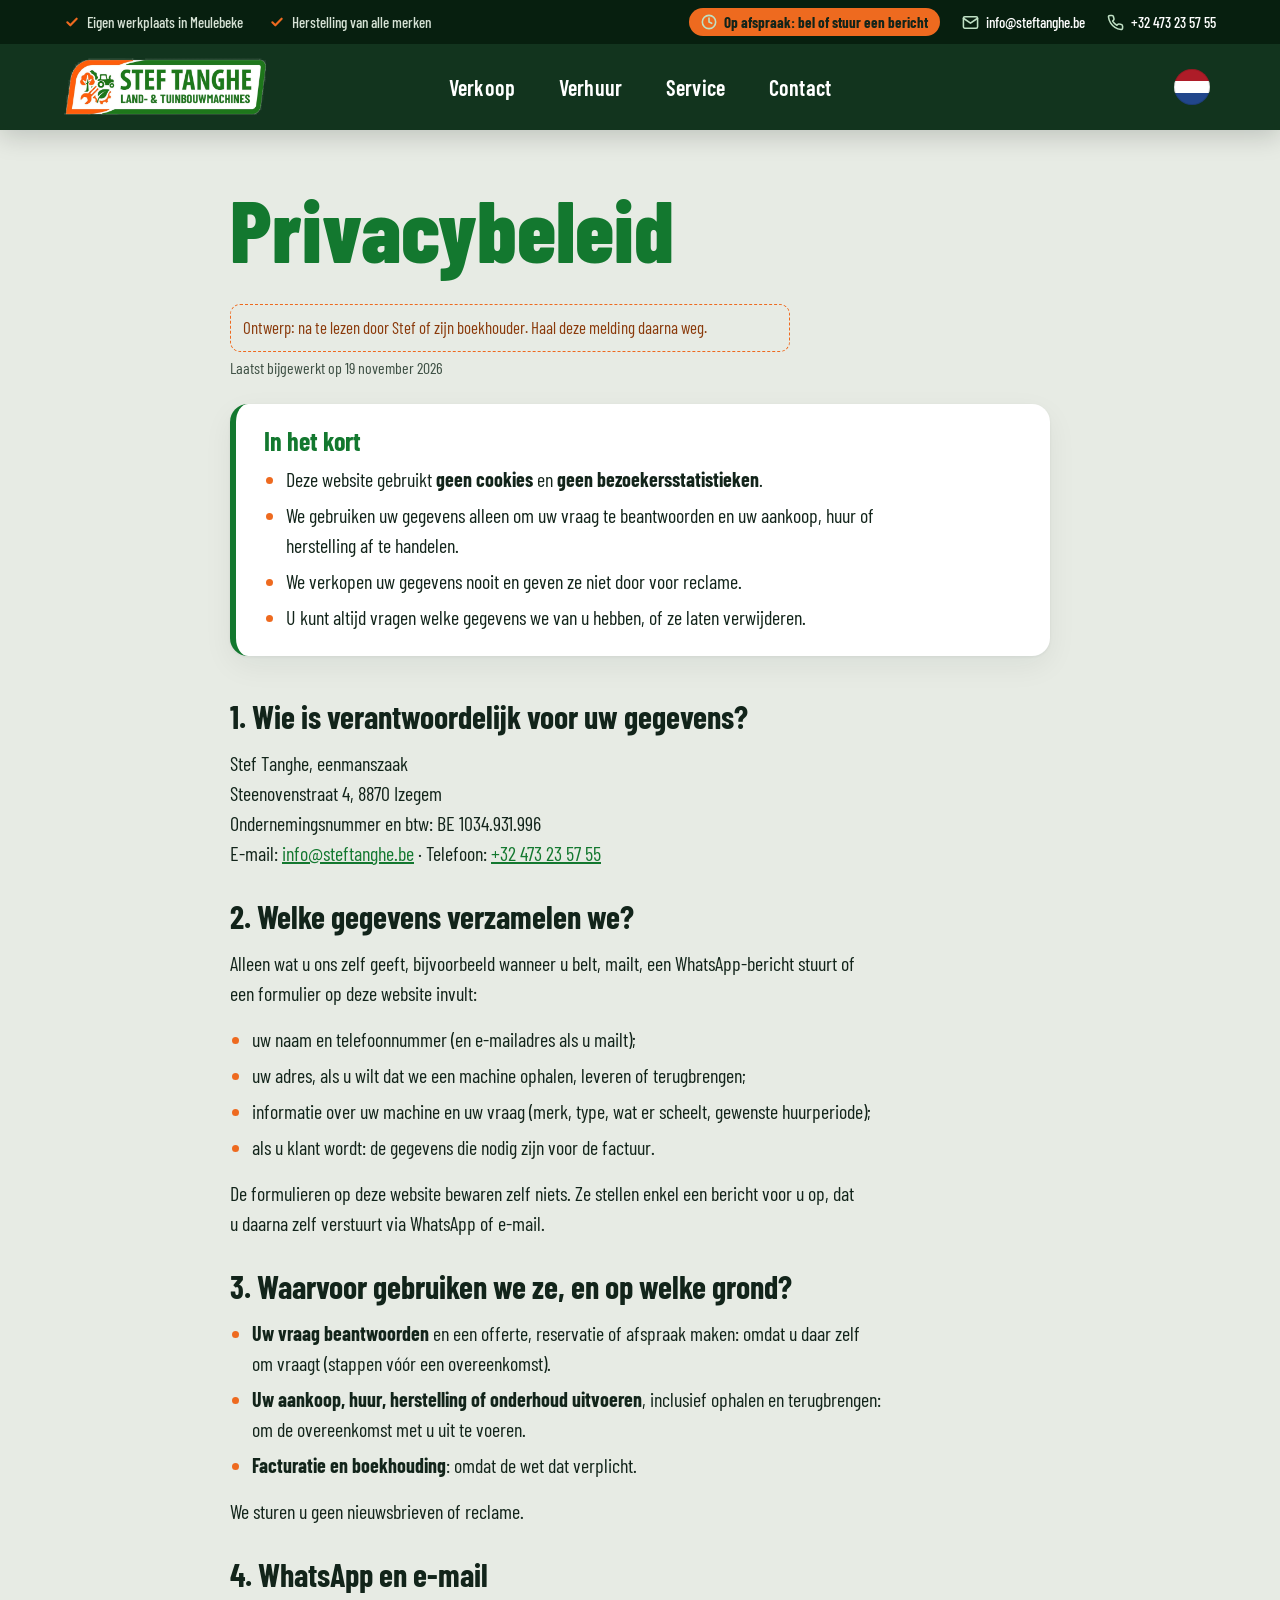
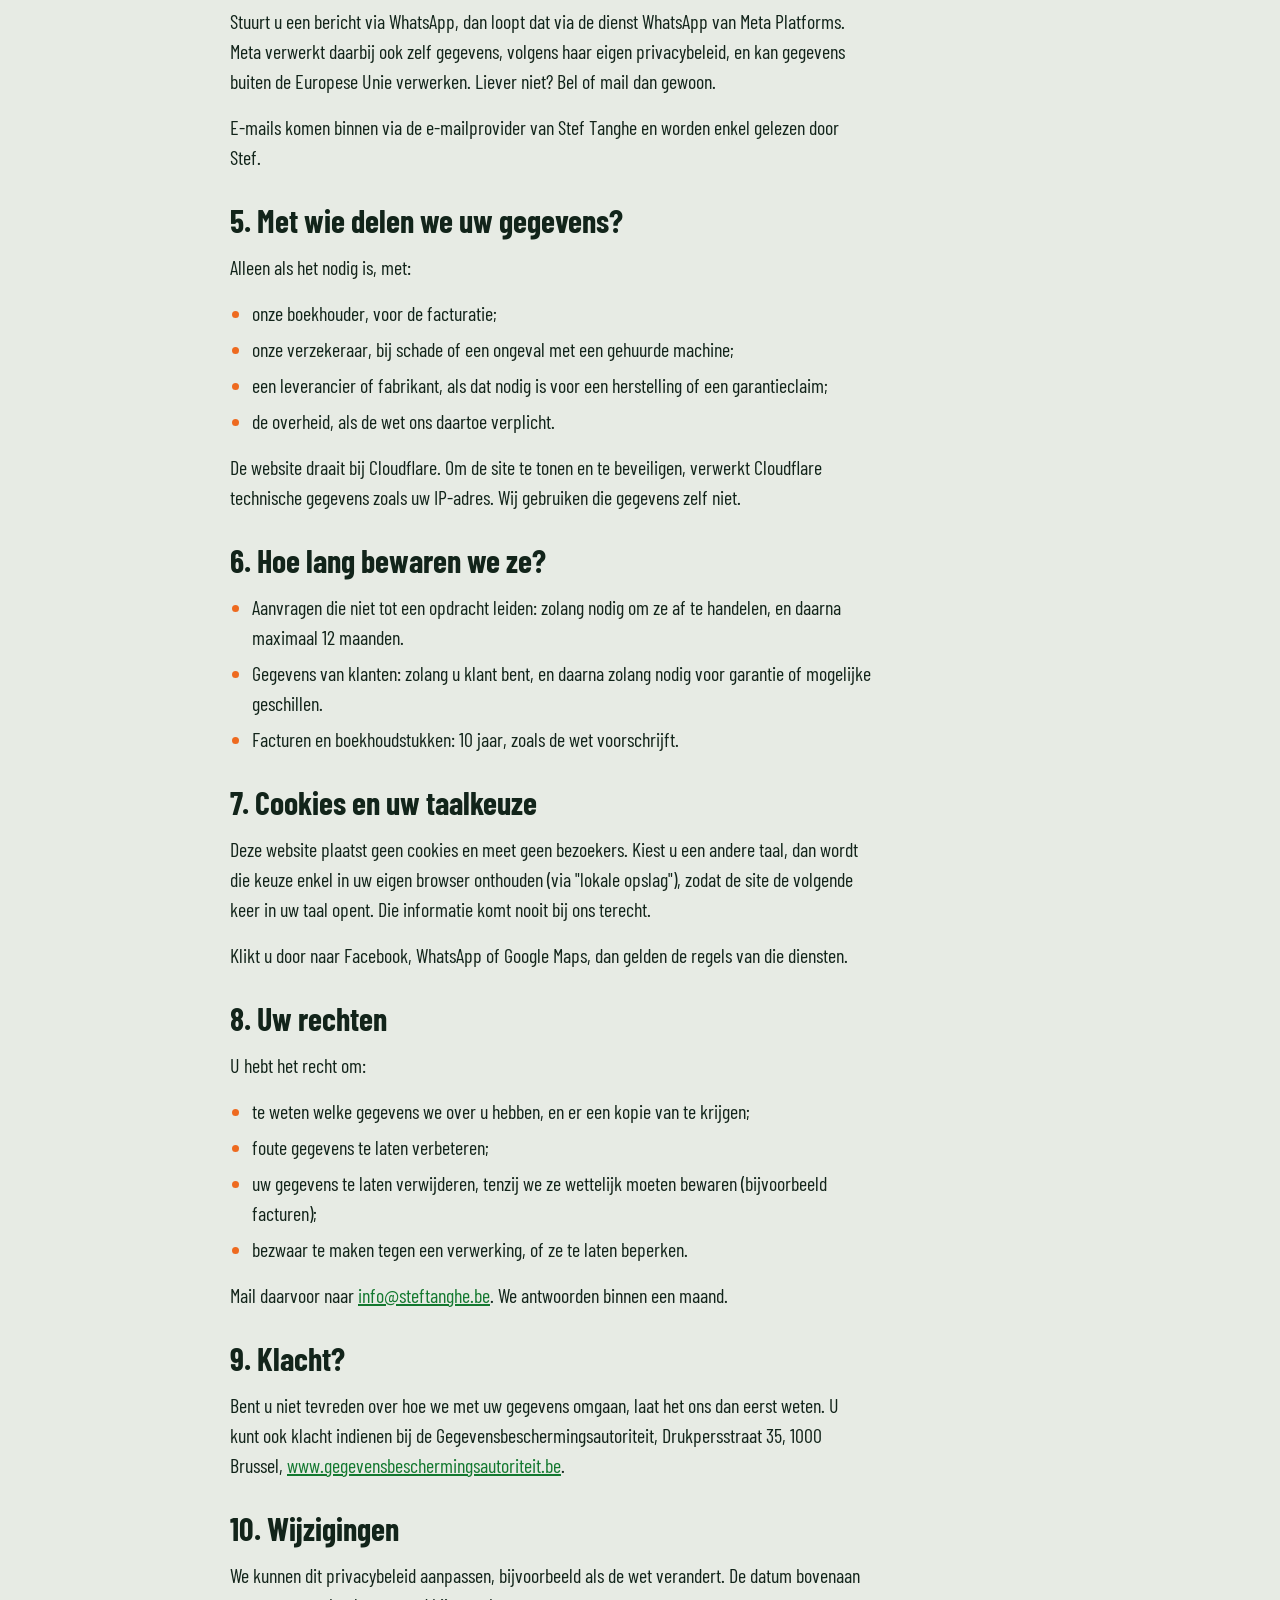
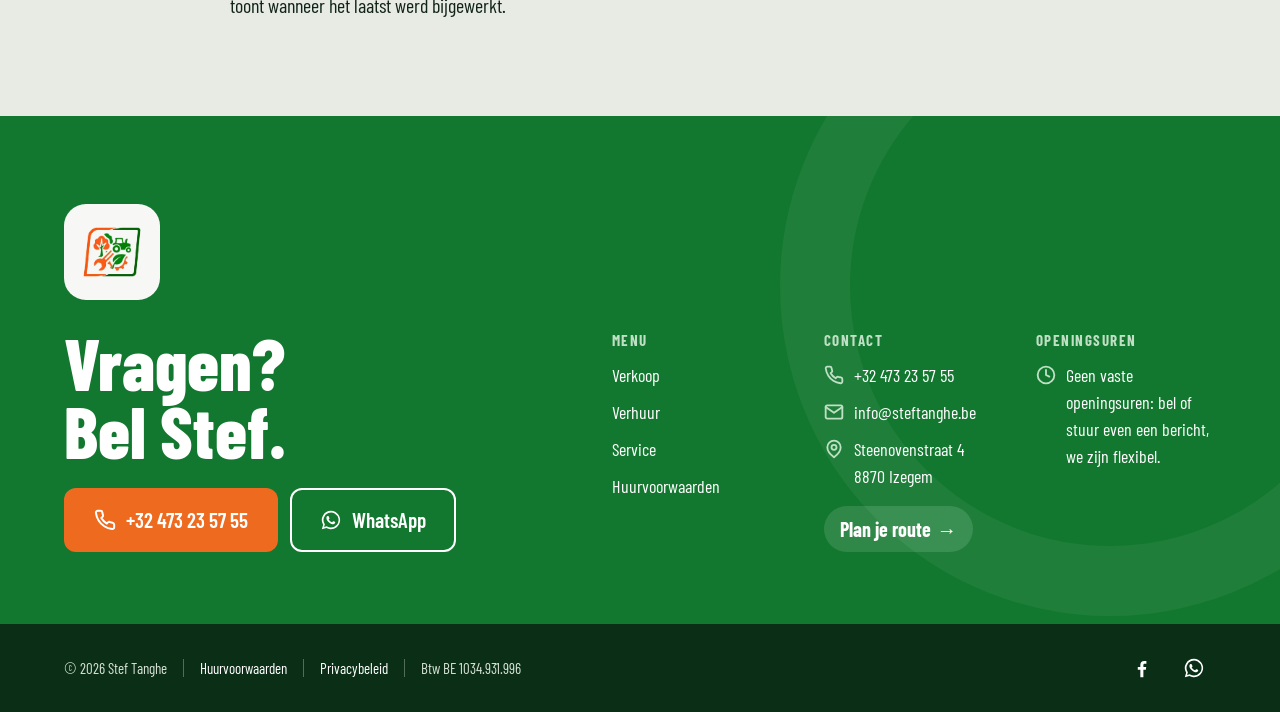
==== commit dc05c863: "Eenmanszaak in privacy/huurvoorwaarden; service ook voor reinigingsmachines en (vooral kleinere) tra" ====
--- a/privacy.html
+++ b/privacy.html
@@ -67,7 +67,7 @@
 <main class="tekstpagina">
   <div class="wrap">
     <h1 data-i18n="voet.privacy">Privacybeleid</h1>
-    <p class="todo-blok">Ontwerp: na te lezen door Stef of zijn boekhouder. Vul de rechtsvorm aan en haal deze melding daarna weg.</p>
+    <p class="todo-blok">Ontwerp: na te lezen door Stef of zijn boekhouder. Haal deze melding daarna weg.</p>
     <p class="bijgewerkt">Laatst bijgewerkt op 19 november 2026</p>
 
     <div class="kort">
@@ -81,7 +81,7 @@
     </div>
 
     <h2>1. Wie is verantwoordelijk voor uw gegevens?</h2>
-    <p>Stef Tanghe <span class="todo">rechtsvorm (eenmanszaak of BV …) en eventueel RPR: in te vullen</span><br>
+    <p>Stef Tanghe, eenmanszaak<br>
       Steenovenstraat 4, 8870 Izegem<br>
       Ondernemingsnummer en btw: BE 1034.931.996<br>
       E-mail: <a href="mailto:info@steftanghe.be">info@steftanghe.be</a> · Telefoon: <a href="tel:+32473235755">+32 473 23 57 55</a></p>
--- a/css/style.css
+++ b/css/style.css
@@ -512,7 +512,8 @@
 .sv-dienst .dienst-link:hover span[aria-hidden] { transform: translateX(5px); }
 .sv-dienst:target { box-shadow: 0 0 0 4px var(--oranje), 0 10px 30px rgba(18,36,26,0.1); }
 
-.sv-machines { display: grid; grid-template-columns: 1fr 1fr; gap: 16px; }
+.sv-machines { display: grid; grid-template-columns: repeat(3, minmax(0, 1fr)); gap: 16px; }
+@media (max-width: 1100px) { .sv-machines { grid-template-columns: 1fr 1fr; } .sv-machines .cat-tegel:first-child { grid-column: 1 / -1 !important; } }
 @media (max-width: 760px) { .sv-machines { grid-template-columns: 1fr; } }
 .sv-machines .cat-tegel { min-height: 340px; grid-column: auto !important; }
 .sv-machines .cat-tegel picture { position: absolute; inset: 0; z-index: -2; }
